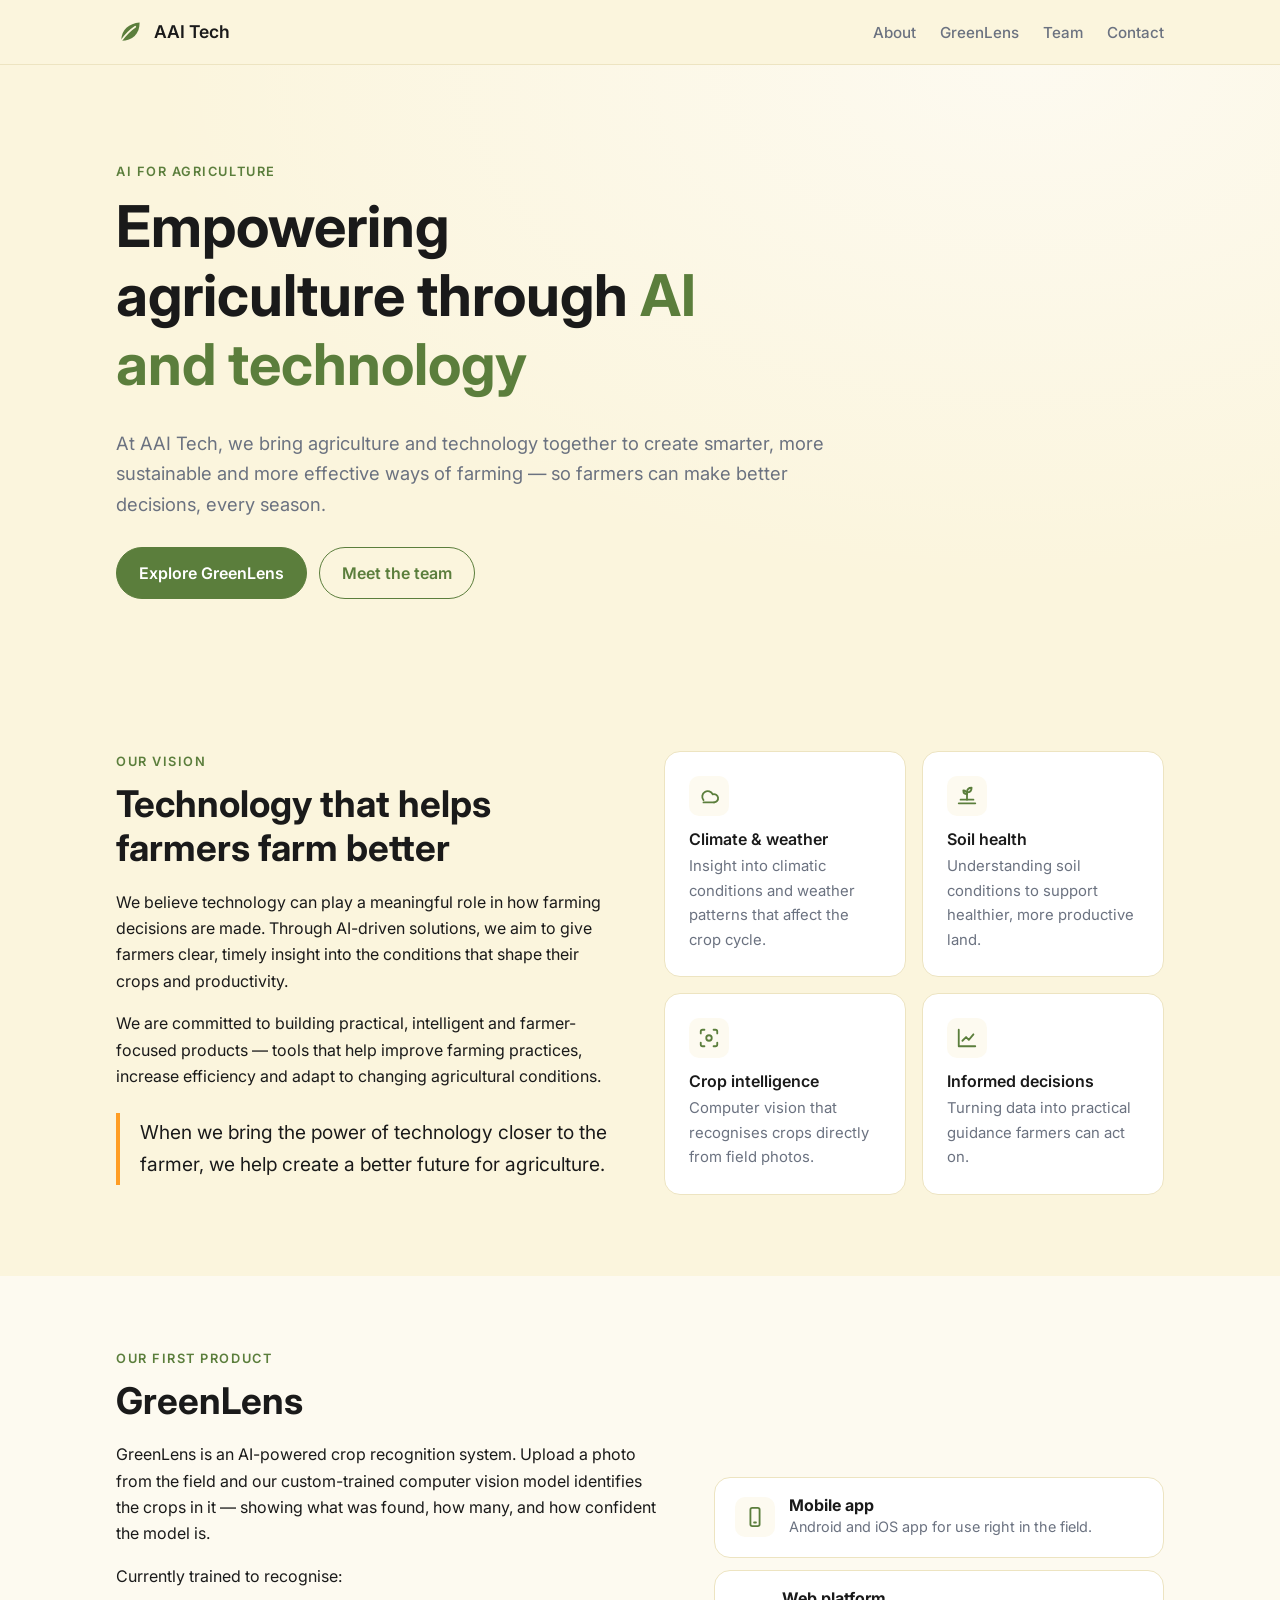
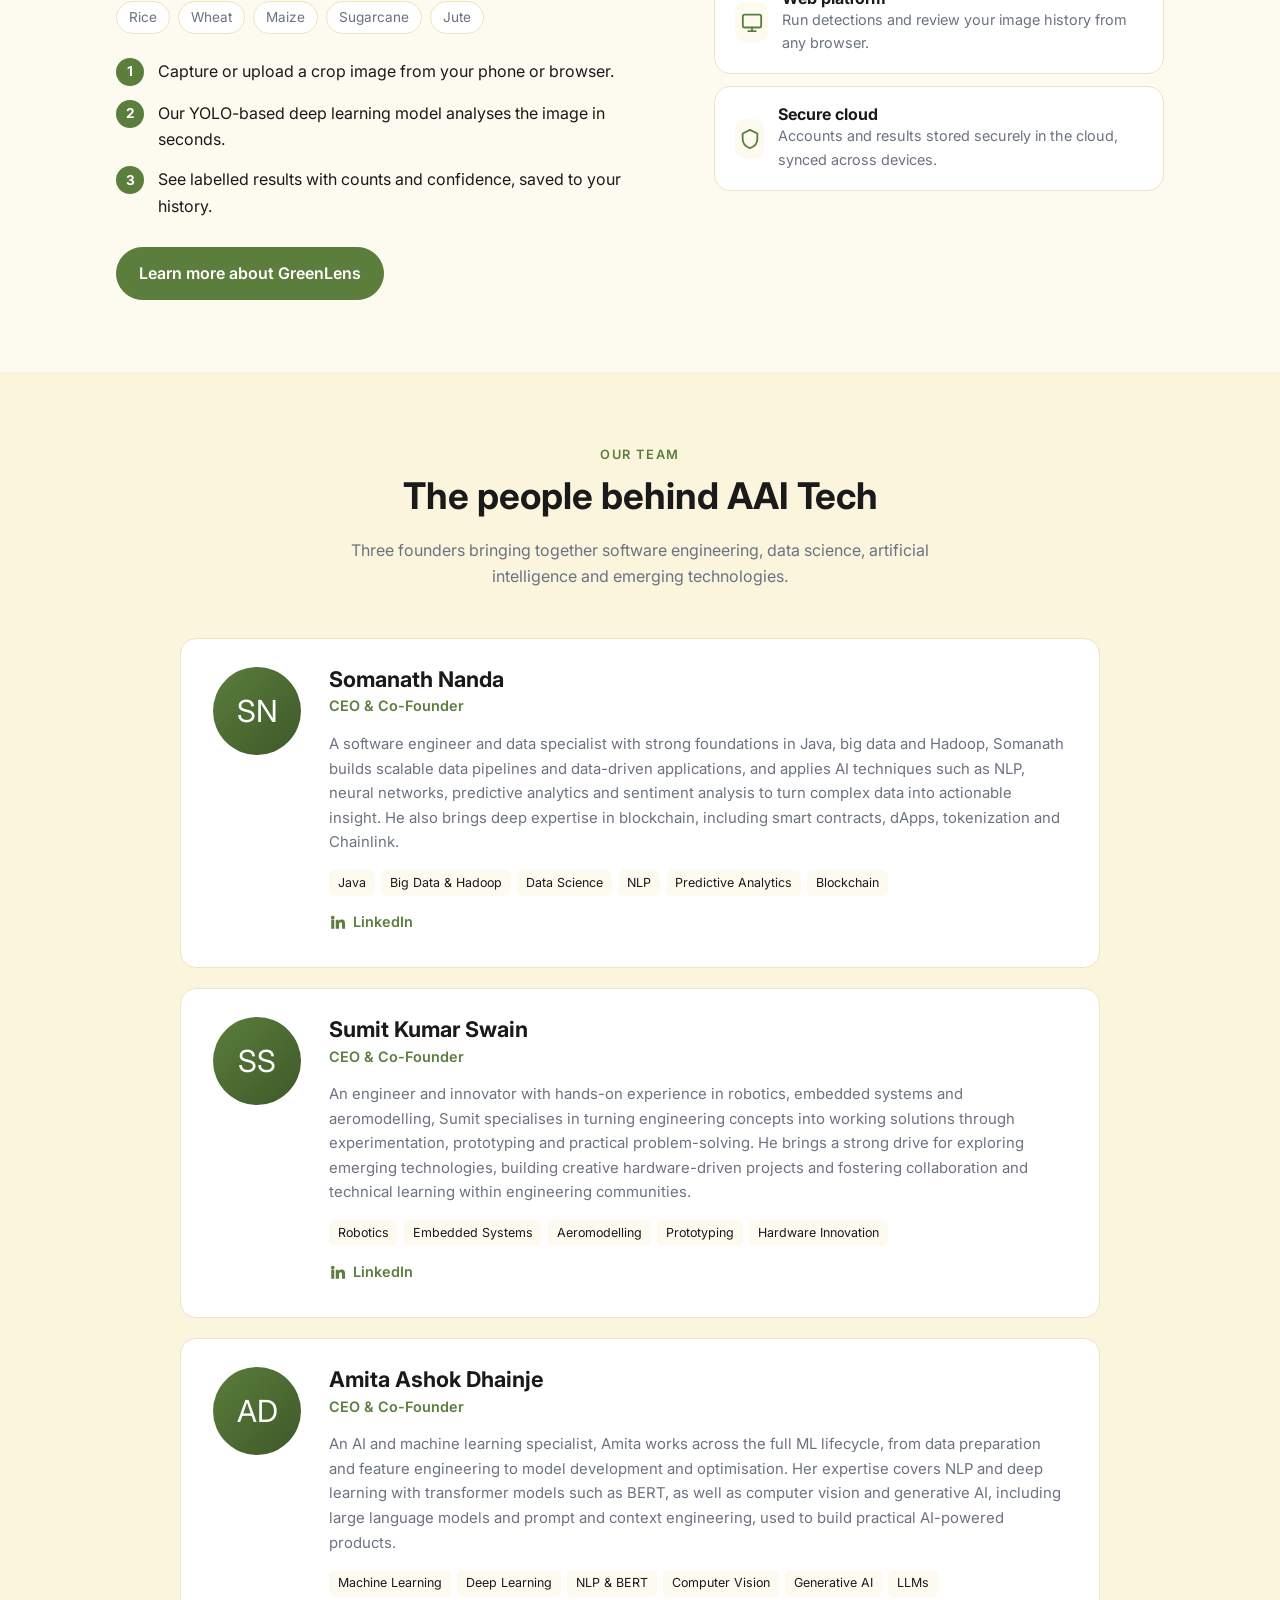
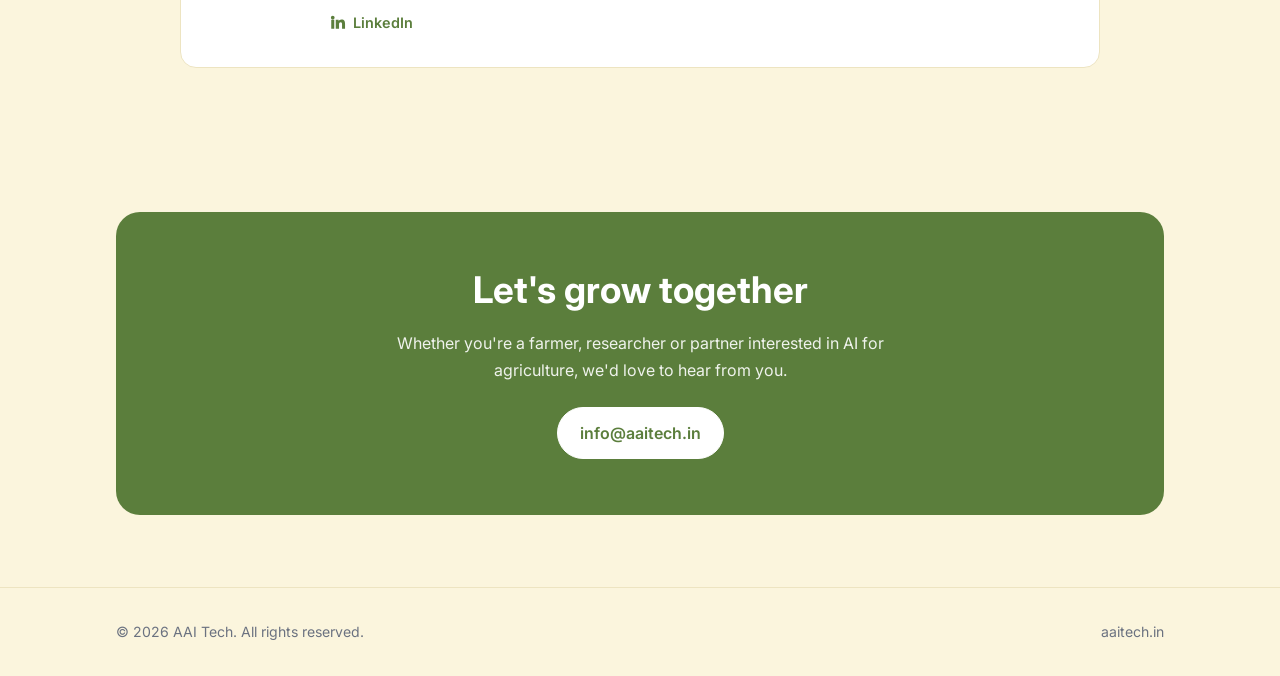
==== index.html @ 2bffc9e9 "Replace repo with static company site for GitHub Pages Co-Authored-By: Claude Opus 5.5 <noreply@anth" ====
<!doctype html>
<html lang="en">
<head>
  <meta charset="utf-8">
  <meta name="viewport" content="width=device-width, initial-scale=1">
  <title>AAI Tech — Empowering Agriculture Through AI</title>
  <meta name="description" content="AAI Tech brings agriculture and technology together to build practical, farmer-focused AI solutions. Makers of GreenLens.">
  <link rel="icon" href="data:image/svg+xml,%3Csvg xmlns='http://www.w3.org/2000/svg' viewBox='0 0 32 32'%3E%3Cpath d='M6 26C6 13 15 6 27 5c0 13-8 21-21 21z' fill='%235B7E3C'/%3E%3C/svg%3E">
  <link rel="preconnect" href="https://fonts.googleapis.com">
  <link rel="preconnect" href="https://fonts.gstatic.com" crossorigin>
  <link href="https://fonts.googleapis.com/css2?family=Inter:wght@400;500;600;700;800&display=swap" rel="stylesheet">
  <link rel="stylesheet" href="styles.css">
</head>
<body>

<header>
  <div class="wrap nav">
    <a class="logo" href="#top" aria-label="AAI Tech home">
      <svg viewBox="0 0 32 32" aria-hidden="true"><path d="M6 26C6 13 15 6 27 5c0 13-8 21-21 21z" fill="currentColor" style="color:var(--brand)"/><path d="M6 26C11 19 16 14 22 10" stroke="var(--bg)" stroke-width="2" fill="none" stroke-linecap="round"/></svg>
      AAI Tech
    </a>
    <ul>
      <li><a href="#about">About</a></li>
      <li><a href="greenlens.html">GreenLens</a></li>
      <li><a href="#team">Team</a></li>
      <li><a href="#contact">Contact</a></li>
    </ul>
  </div>
</header>

<main id="top">

  <section class="hero">
    <div class="wrap">
      <div class="eyebrow">AI for agriculture</div>
      <h1>Empowering agriculture through <em>AI and technology</em></h1>
      <p class="lead">At AAI Tech, we bring agriculture and technology together to create smarter, more sustainable and more effective ways of farming — so farmers can make better decisions, every season.</p>
      <div class="btns">
        <a class="btn primary" href="#greenlens">Explore GreenLens</a>
        <a class="btn ghost" href="#team">Meet the team</a>
      </div>
    </div>
  </section>

  <section id="about">
    <div class="wrap about">
      <div>
        <div class="eyebrow">Our vision</div>
        <h2>Technology that helps farmers farm better</h2>
        <p>We believe technology can play a meaningful role in how farming decisions are made. Through AI-driven solutions, we aim to give farmers clear, timely insight into the conditions that shape their crops and productivity.</p>
        <p>We are committed to building practical, intelligent and farmer-focused products — tools that help improve farming practices, increase efficiency and adapt to changing agricultural conditions.</p>
        <p class="belief">When we bring the power of technology closer to the farmer, we help create a better future for agriculture.</p>
      </div>
      <div class="focus">
        <div class="card">
          <div class="icon"><svg viewBox="0 0 24 24" fill="none" stroke="currentColor" stroke-width="2" stroke-linecap="round" stroke-linejoin="round"><path d="M17.5 19a4.5 4.5 0 1 0-1.4-8.8A6 6 0 1 0 6 16.5"/><path d="M6 19h11.5"/></svg></div>
          <h3>Climate &amp; weather</h3>
          <p>Insight into climatic conditions and weather patterns that affect the crop cycle.</p>
        </div>
        <div class="card">
          <div class="icon"><svg viewBox="0 0 24 24" fill="none" stroke="currentColor" stroke-width="2" stroke-linecap="round" stroke-linejoin="round"><path d="M3 20h18"/><path d="M5 16h14"/><path d="M12 16V8"/><path d="M12 8c0-3 2-5 5-5 0 3-2 5-5 5z"/><path d="M12 10c0-2-1.5-4-4-4 0 2.5 1.5 4 4 4z"/></svg></div>
          <h3>Soil health</h3>
          <p>Understanding soil conditions to support healthier, more productive land.</p>
        </div>
        <div class="card">
          <div class="icon"><svg viewBox="0 0 24 24" fill="none" stroke="currentColor" stroke-width="2" stroke-linecap="round" stroke-linejoin="round"><circle cx="12" cy="12" r="3"/><path d="M3 7V5a2 2 0 0 1 2-2h2M17 3h2a2 2 0 0 1 2 2v2M21 17v2a2 2 0 0 1-2 2h-2M7 21H5a2 2 0 0 1-2-2v-2"/></svg></div>
          <h3>Crop intelligence</h3>
          <p>Computer vision that recognises crops directly from field photos.</p>
        </div>
        <div class="card">
          <div class="icon"><svg viewBox="0 0 24 24" fill="none" stroke="currentColor" stroke-width="2" stroke-linecap="round" stroke-linejoin="round"><path d="M3 3v18h18"/><path d="M7 15l4-4 3 3 5-6"/></svg></div>
          <h3>Informed decisions</h3>
          <p>Turning data into practical guidance farmers can act on.</p>
        </div>
      </div>
    </div>
  </section>

  <section id="greenlens" class="project-bg">
    <div class="wrap project">
      <div>
        <div class="eyebrow">Our first product</div>
        <h2>GreenLens</h2>
        <p>GreenLens is an AI-powered crop recognition system. Upload a photo from the field and our custom-trained computer vision model identifies the crops in it — showing what was found, how many, and how confident the model is.</p>
        <p style="margin-bottom:0">Currently trained to recognise:</p>
        <div class="crops">
          <span class="chip">Rice</span><span class="chip">Wheat</span><span class="chip">Maize</span><span class="chip">Sugarcane</span><span class="chip">Jute</span>
        </div>
        <ol class="steps">
          <li><b>1</b><span>Capture or upload a crop image from your phone or browser.</span></li>
          <li><b>2</b><span>Our YOLO-based deep learning model analyses the image in seconds.</span></li>
          <li><b>3</b><span>See labelled results with counts and confidence, saved to your history.</span></li>
        </ol>
        <div class="btns"><a class="btn primary" href="greenlens.html">Learn more about GreenLens</a></div>
      </div>
      <div class="platforms">
        <div class="card">
          <div class="icon"><svg viewBox="0 0 24 24" fill="none" stroke="currentColor" stroke-width="2" stroke-linecap="round" stroke-linejoin="round"><rect x="7" y="2" width="10" height="20" rx="2"/><path d="M11 18h2"/></svg></div>
          <div><h3>Mobile app</h3><p>Android and iOS app for use right in the field.</p></div>
        </div>
        <div class="card">
          <div class="icon"><svg viewBox="0 0 24 24" fill="none" stroke="currentColor" stroke-width="2" stroke-linecap="round" stroke-linejoin="round"><rect x="2" y="4" width="20" height="14" rx="2"/><path d="M8 22h8M12 18v4"/></svg></div>
          <div><h3>Web platform</h3><p>Run detections and review your image history from any browser.</p></div>
        </div>
        <div class="card">
          <div class="icon"><svg viewBox="0 0 24 24" fill="none" stroke="currentColor" stroke-width="2" stroke-linecap="round" stroke-linejoin="round"><path d="M12 2l8 4v6c0 5-3.5 8.5-8 10-4.5-1.5-8-5-8-10V6z"/></svg></div>
          <div><h3>Secure cloud</h3><p>Accounts and results stored securely in the cloud, synced across devices.</p></div>
        </div>
      </div>
    </div>
  </section>

  <section id="team">
    <div class="wrap">
      <div class="center">
        <div class="eyebrow">Our team</div>
        <h2>The people behind AAI Tech</h2>
        <p>Three founders bringing together software engineering, data science, artificial intelligence and emerging technologies.</p>
      </div>
      <div class="team">

        <article class="card member">
          <!-- To use a photo: replace this div with <img class="avatar" src="images/somanath.jpg" alt="Somanath Nanda"> -->
          <div class="avatar" aria-hidden="true">SN</div>
          <div class="member-body">
          <h3>Somanath Nanda</h3>
          <div class="role">CEO &amp; Co-Founder</div>
          <p>A software engineer and data specialist with strong foundations in Java, big data and Hadoop, Somanath builds scalable data pipelines and data-driven applications, and applies AI techniques such as NLP, neural networks, predictive analytics and sentiment analysis to turn complex data into actionable insight. He also brings deep expertise in blockchain, including smart contracts, dApps, tokenization and Chainlink.</p>
          <div class="tags"><span>Java</span><span>Big Data &amp; Hadoop</span><span>Data Science</span><span>NLP</span><span>Predictive Analytics</span><span>Blockchain</span></div>
          <a class="linkedin" href="https://www.linkedin.com/in/baba-somanath/" target="_blank" rel="noopener">
            <svg viewBox="0 0 24 24" aria-hidden="true"><path fill="currentColor" d="M4.98 3.5a2.5 2.5 0 1 1 0 5 2.5 2.5 0 0 1 0-5zM3 9h4v12H3zM9 9h3.8v1.7h.05c.53-1 1.83-2.05 3.77-2.05 4.03 0 4.78 2.65 4.78 6.1V21h-4v-5.6c0-1.33-.02-3.05-1.86-3.05-1.86 0-2.14 1.45-2.14 2.95V21H9z"/></svg>
            LinkedIn
          </a>
          </div>
        </article>

        <article class="card member">
          <!-- To use a photo: replace this div with <img class="avatar" src="images/sumit.jpg" alt="Sumit Kumar Swain"> -->
          <div class="avatar" aria-hidden="true">SS</div>
          <div class="member-body">
          <h3>Sumit Kumar Swain</h3>
          <div class="role">CEO &amp; Co-Founder</div>
          <p>An engineer and innovator with hands-on experience in robotics, embedded systems and aeromodelling, Sumit specialises in turning engineering concepts into working solutions through experimentation, prototyping and practical problem-solving. He brings a strong drive for exploring emerging technologies, building creative hardware-driven projects and fostering collaboration and technical learning within engineering communities.</p>
          <div class="tags"><span>Robotics</span><span>Embedded Systems</span><span>Aeromodelling</span><span>Prototyping</span><span>Hardware Innovation</span></div>
          <a class="linkedin" href="https://www.linkedin.com/in/sumit-kumar-swain-a4135918/" target="_blank" rel="noopener">
            <svg viewBox="0 0 24 24" aria-hidden="true"><path fill="currentColor" d="M4.98 3.5a2.5 2.5 0 1 1 0 5 2.5 2.5 0 0 1 0-5zM3 9h4v12H3zM9 9h3.8v1.7h.05c.53-1 1.83-2.05 3.77-2.05 4.03 0 4.78 2.65 4.78 6.1V21h-4v-5.6c0-1.33-.02-3.05-1.86-3.05-1.86 0-2.14 1.45-2.14 2.95V21H9z"/></svg>
            LinkedIn
          </a>
          </div>
        </article>

        <article class="card member">
          <!-- To use a photo: replace this div with <img class="avatar" src="images/amita.jpg" alt="Amita Ashok Dhainje"> -->
          <div class="avatar" aria-hidden="true">AD</div>
          <div class="member-body">
          <h3>Amita Ashok Dhainje</h3>
          <div class="role">CEO &amp; Co-Founder</div>
          <p>An AI and machine learning specialist, Amita works across the full ML lifecycle, from data preparation and feature engineering to model development and optimisation. Her expertise covers NLP and deep learning with transformer models such as BERT, as well as computer vision and generative AI, including large language models and prompt and context engineering, used to build practical AI-powered products.</p>
          <div class="tags"><span>Machine Learning</span><span>Deep Learning</span><span>NLP &amp; BERT</span><span>Computer Vision</span><span>Generative AI</span><span>LLMs</span></div>
          <a class="linkedin" href="https://www.linkedin.com/in/amita-dhainje-7a09a915/" target="_blank" rel="noopener">
            <svg viewBox="0 0 24 24" aria-hidden="true"><path fill="currentColor" d="M4.98 3.5a2.5 2.5 0 1 1 0 5 2.5 2.5 0 0 1 0-5zM3 9h4v12H3zM9 9h3.8v1.7h.05c.53-1 1.83-2.05 3.77-2.05 4.03 0 4.78 2.65 4.78 6.1V21h-4v-5.6c0-1.33-.02-3.05-1.86-3.05-1.86 0-2.14 1.45-2.14 2.95V21H9z"/></svg>
            LinkedIn
          </a>
          </div>
        </article>

      </div>
    </div>
  </section>

  <section id="contact">
    <div class="wrap">
      <div class="contact">
        <h2>Let's grow together</h2>
        <p>Whether you're a farmer, researcher or partner interested in AI for agriculture, we'd love to hear from you.</p>
        <!-- TODO: replace with your real contact email -->
        <a class="btn" href="mailto:info@aaitech.in">info@aaitech.in</a>
      </div>
    </div>
  </section>

</main>

<footer>
  <div class="wrap">
    <span>© 2026 AAI Tech. All rights reserved.</span>
    <span>aaitech.in</span>
  </div>
</footer>

</body>
</html>
---- styles.css ----
:root {
  /* Shared AAI Tech / GreenLens palette (matches website/static/css/styles.css) */
  --bg: #FBF5DD;
  --surface: #ffffff;
  --surface-2: #FDFAF0;
  --text: #1A1A1A;
  --muted: #6B7280;
  --line: #EDE4C1;
  --brand: #5B7E3C;
  --brand-strong: #3E5829;
  --accent: #FF9D23;
  --on-brand: #ffffff;
}
@media (prefers-color-scheme: dark) {
  :root {
    --bg: #161a12;
    --surface: #1f2519;
    --surface-2: #262e1f;
    --text: #F3F1E6;
    --muted: #b3b8a6;
    --line: #34402a;
    --brand: #86AB5E;
    --brand-strong: #A8C882;
    --accent: #FF9D23;
    --on-brand: #13180f;
  }
}
* { box-sizing: border-box; }
html { scroll-behavior: smooth; }
body {
  margin: 0;
  background: var(--bg);
  color: var(--text);
  font: 16px/1.65 Inter, system-ui, -apple-system, "Segoe UI", sans-serif;
}
h1, h2, h3 { font-family: Inter, system-ui, sans-serif; line-height: 1.2; margin: 0 0 .5em; }
p { margin: 0 0 1em; }
a { color: var(--brand); }
.wrap { max-width: 1080px; margin: 0 auto; padding: 0 16px; }
section { padding: 72px 0; }
.eyebrow {
  font-size: .8rem; font-weight: 600; letter-spacing: .12em; text-transform: uppercase;
  color: var(--brand); margin-bottom: .75em;
}

/* Nav */
header {
  position: sticky; top: 0; z-index: 10;
  background: color-mix(in srgb, var(--bg) 88%, transparent);
  backdrop-filter: blur(8px);
  border-bottom: 1px solid var(--line);
}
.nav { display: flex; align-items: center; justify-content: space-between; height: 64px; gap: 16px; }
.logo { display: flex; align-items: center; gap: 10px; text-decoration: none; color: var(--text); font-weight: 600; font-size: 1.1rem; }
.logo svg { width: 28px; height: 28px; }
.nav ul { display: flex; gap: 24px; list-style: none; margin: 0; padding: 0; }
.nav ul a { color: var(--muted); text-decoration: none; font-weight: 500; font-size: .95rem; }
.nav ul a:hover { color: var(--text); }

/* Hero */
.hero { padding: 96px 0 80px; background: radial-gradient(ellipse at 80% 0%, var(--surface-2), transparent 60%); }
.hero h1 { font-size: clamp(2.2rem, 5.5vw, 3.6rem); max-width: 16ch; }
.hero h1 em { font-style: normal; color: var(--brand); }
.hero p.lead { font-size: 1.15rem; color: var(--muted); max-width: 60ch; }
.btns { display: flex; flex-wrap: wrap; gap: 12px; margin-top: 28px; }
.btn {
  display: inline-block; padding: 12px 22px; border-radius: 999px; font-weight: 600;
  text-decoration: none; border: 1px solid var(--brand);
}
.btn.primary { background: var(--brand); color: var(--on-brand); }
.btn.primary:hover { background: var(--brand-strong); border-color: var(--brand-strong); }
.btn.ghost { color: var(--brand); }

/* About */
.about { display: grid; grid-template-columns: 1fr 1fr; gap: 48px; align-items: start; }
.about h2 { font-size: clamp(1.7rem, 3.5vw, 2.3rem); }
.belief {
  border-left: 4px solid var(--accent); padding: 4px 0 4px 20px; margin-top: 24px;
  font-family: Inter, system-ui, sans-serif; font-size: 1.2rem;
}
.focus { display: grid; grid-template-columns: repeat(2, 1fr); gap: 16px; }
.card {
  background: var(--surface); border: 1px solid var(--line); border-radius: 16px; padding: 24px;
}
.focus .card h3 { font-family: Inter, sans-serif; font-size: 1rem; font-weight: 600; margin-bottom: .3em; }
.focus .card p { color: var(--muted); font-size: .93rem; margin: 0; }
.icon {
  width: 40px; height: 40px; border-radius: 10px; display: grid; place-items: center;
  background: var(--surface-2); color: var(--brand); margin-bottom: 14px;
}
.icon svg { width: 22px; height: 22px; }

/* Project */
.project-bg { background: var(--surface-2); }
.project { display: grid; grid-template-columns: 1.1fr .9fr; gap: 48px; align-items: center; }
.project h2 { font-size: clamp(1.7rem, 3.5vw, 2.3rem); }
.steps { list-style: none; padding: 0; margin: 24px 0 0; display: grid; gap: 14px; }
.steps li { display: flex; gap: 14px; }
.steps b {
  flex: none; width: 28px; height: 28px; border-radius: 50%; background: var(--brand); color: var(--on-brand);
  display: grid; place-items: center; font-size: .85rem;
}
.crops { display: flex; flex-wrap: wrap; gap: 8px; margin-top: 12px; }
.chip {
  background: var(--surface); border: 1px solid var(--line); border-radius: 999px;
  padding: 4px 12px; font-size: .85rem; color: var(--muted);
}
.platforms { display: grid; gap: 12px; margin-top: 20px; }
.platforms .card { display: flex; gap: 14px; align-items: center; padding: 18px 20px; }
.platforms .card .icon { margin: 0; }
.platforms h3 { font-family: Inter, sans-serif; font-size: 1rem; margin: 0; }
.platforms p { margin: 0; color: var(--muted); font-size: .9rem; }

/* Team */
.center { text-align: center; max-width: 640px; margin: 0 auto 48px; }
.center h2 { font-size: clamp(1.7rem, 3.5vw, 2.3rem); }
.center p { color: var(--muted); }
.team { display: grid; gap: 20px; max-width: 920px; margin: 0 auto; }
.member { display: flex; flex-direction: row; align-items: flex-start; gap: 28px; padding: 28px 32px; }
.member-body { flex: 1; min-width: 0; }
.avatar {
  width: 88px; height: 88px; border-radius: 50%; object-fit: cover;
  background: linear-gradient(135deg, var(--brand), var(--brand-strong));
  color: var(--on-brand); display: grid; place-items: center;
  font-family: Inter, system-ui, sans-serif; font-size: 1.9rem; flex: none;
}
.member h3 { font-size: 1.35rem; margin-bottom: 2px; }
.role { color: var(--brand); font-weight: 600; font-size: .9rem; margin-bottom: 14px; }
.member p { color: var(--muted); font-size: .93rem; }
.tags { display: flex; flex-wrap: wrap; gap: 6px; }
.tags span { background: var(--surface-2); border-radius: 6px; padding: 3px 9px; font-size: .78rem; color: var(--text); }
.member.placeholder { border-style: dashed; align-items: center; }
.member.placeholder p { margin: 0; }
.member.placeholder .avatar { background: var(--surface-2); color: var(--muted); }

/* Contact */
.contact {
  background: var(--brand); color: var(--on-brand); border-radius: 24px; padding: 56px 32px; text-align: center;
}
.contact h2 { font-size: clamp(1.7rem, 3.5vw, 2.3rem); }
.contact p { opacity: .9; max-width: 52ch; margin: 0 auto 24px; }
.contact .btn { background: var(--on-brand); color: var(--brand); border-color: var(--on-brand); }

footer { padding: 32px 0; color: var(--muted); font-size: .88rem; border-top: 1px solid var(--line); }
footer .wrap { display: flex; justify-content: space-between; flex-wrap: wrap; gap: 8px; }

@media (max-width: 860px) {
  .about, .project { grid-template-columns: 1fr; gap: 32px; }
  .nav ul { display: none; }
  section { padding: 56px 0; }
  .hero { padding: 64px 0 56px; }
}
@media (max-width: 480px) {
  .focus { grid-template-columns: 1fr; }
  .contact { padding: 40px 20px; }
  .member { flex-direction: column; gap: 16px; padding: 24px; }
  .member.placeholder { align-items: flex-start; }
}

/* GreenLens page */
.nav ul a[aria-current="page"] { color: var(--brand); }
.features { display: grid; grid-template-columns: repeat(3, 1fr); gap: 20px; }
.features .card h3 { font-family: Inter, sans-serif; font-size: 1.05rem; font-weight: 600; margin-bottom: .3em; }
.features .card p { color: var(--muted); font-size: .93rem; margin: 0; }
.flow { display: grid; grid-template-columns: repeat(4, 1fr); gap: 20px; counter-reset: step; }
.flow .card { position: relative; padding-top: 56px; }
.flow .card::before {
  counter-increment: step; content: counter(step);
  position: absolute; top: 20px; left: 24px;
  width: 28px; height: 28px; border-radius: 50%; background: var(--brand); color: var(--on-brand);
  display: grid; place-items: center; font-size: .85rem; font-weight: 600;
}
.flow h3 { font-family: Inter, sans-serif; font-size: 1rem; font-weight: 600; margin-bottom: .3em; }
.flow p { color: var(--muted); font-size: .9rem; margin: 0; }
.crop-grid { display: grid; grid-template-columns: repeat(5, 1fr); gap: 16px; }
.crop-grid .card { text-align: center; padding: 22px 12px; }
.crop-grid .card span { display: block; font-size: 2rem; line-height: 1; margin-bottom: 10px; }
.crop-grid .card b { font-weight: 600; }
.stack { display: grid; grid-template-columns: repeat(4, 1fr); gap: 16px; }
.stack .card h3 { font-family: Inter, sans-serif; font-size: .8rem; letter-spacing: .1em; text-transform: uppercase; color: var(--brand); margin-bottom: .4em; }
.stack .card p { margin: 0; font-weight: 500; }
.stack .card small { color: var(--muted); display: block; margin-top: 4px; font-size: .85rem; }
.section-head { max-width: 640px; margin-bottom: 36px; }
.section-head h2 { font-size: clamp(1.6rem, 3.2vw, 2.1rem); }
.section-head p { color: var(--muted); }
@media (max-width: 860px) {
  .features, .flow, .stack { grid-template-columns: 1fr 1fr; }
  .crop-grid { grid-template-columns: repeat(3, 1fr); }
}
@media (max-width: 480px) {
  .features, .flow, .stack { grid-template-columns: 1fr; }
  .crop-grid { grid-template-columns: repeat(2, 1fr); }
}
.linkedin { display: inline-flex; align-items: center; gap: 6px; font-weight: 600; font-size: .9rem; text-decoration: none; margin-top: 14px; }
.linkedin svg { width: 18px; height: 18px; }
.linkedin:hover { text-decoration: underline; }
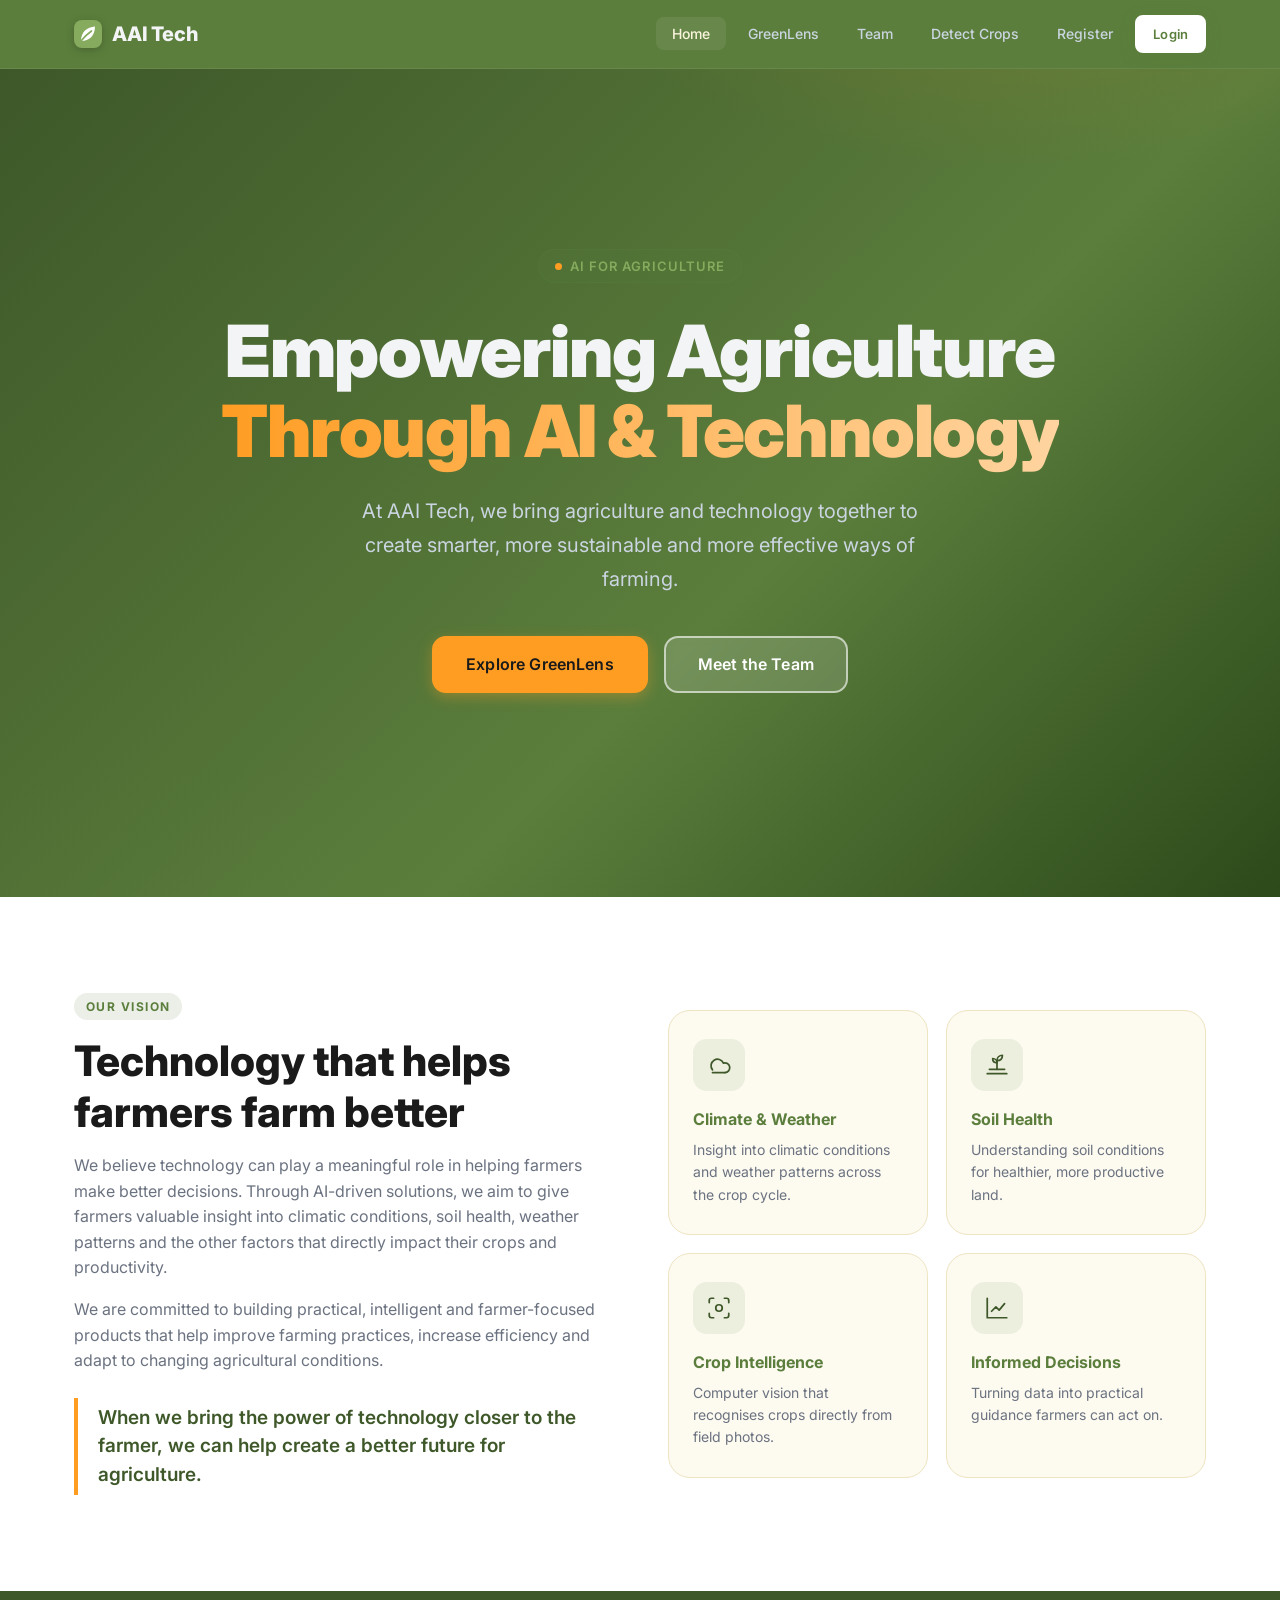
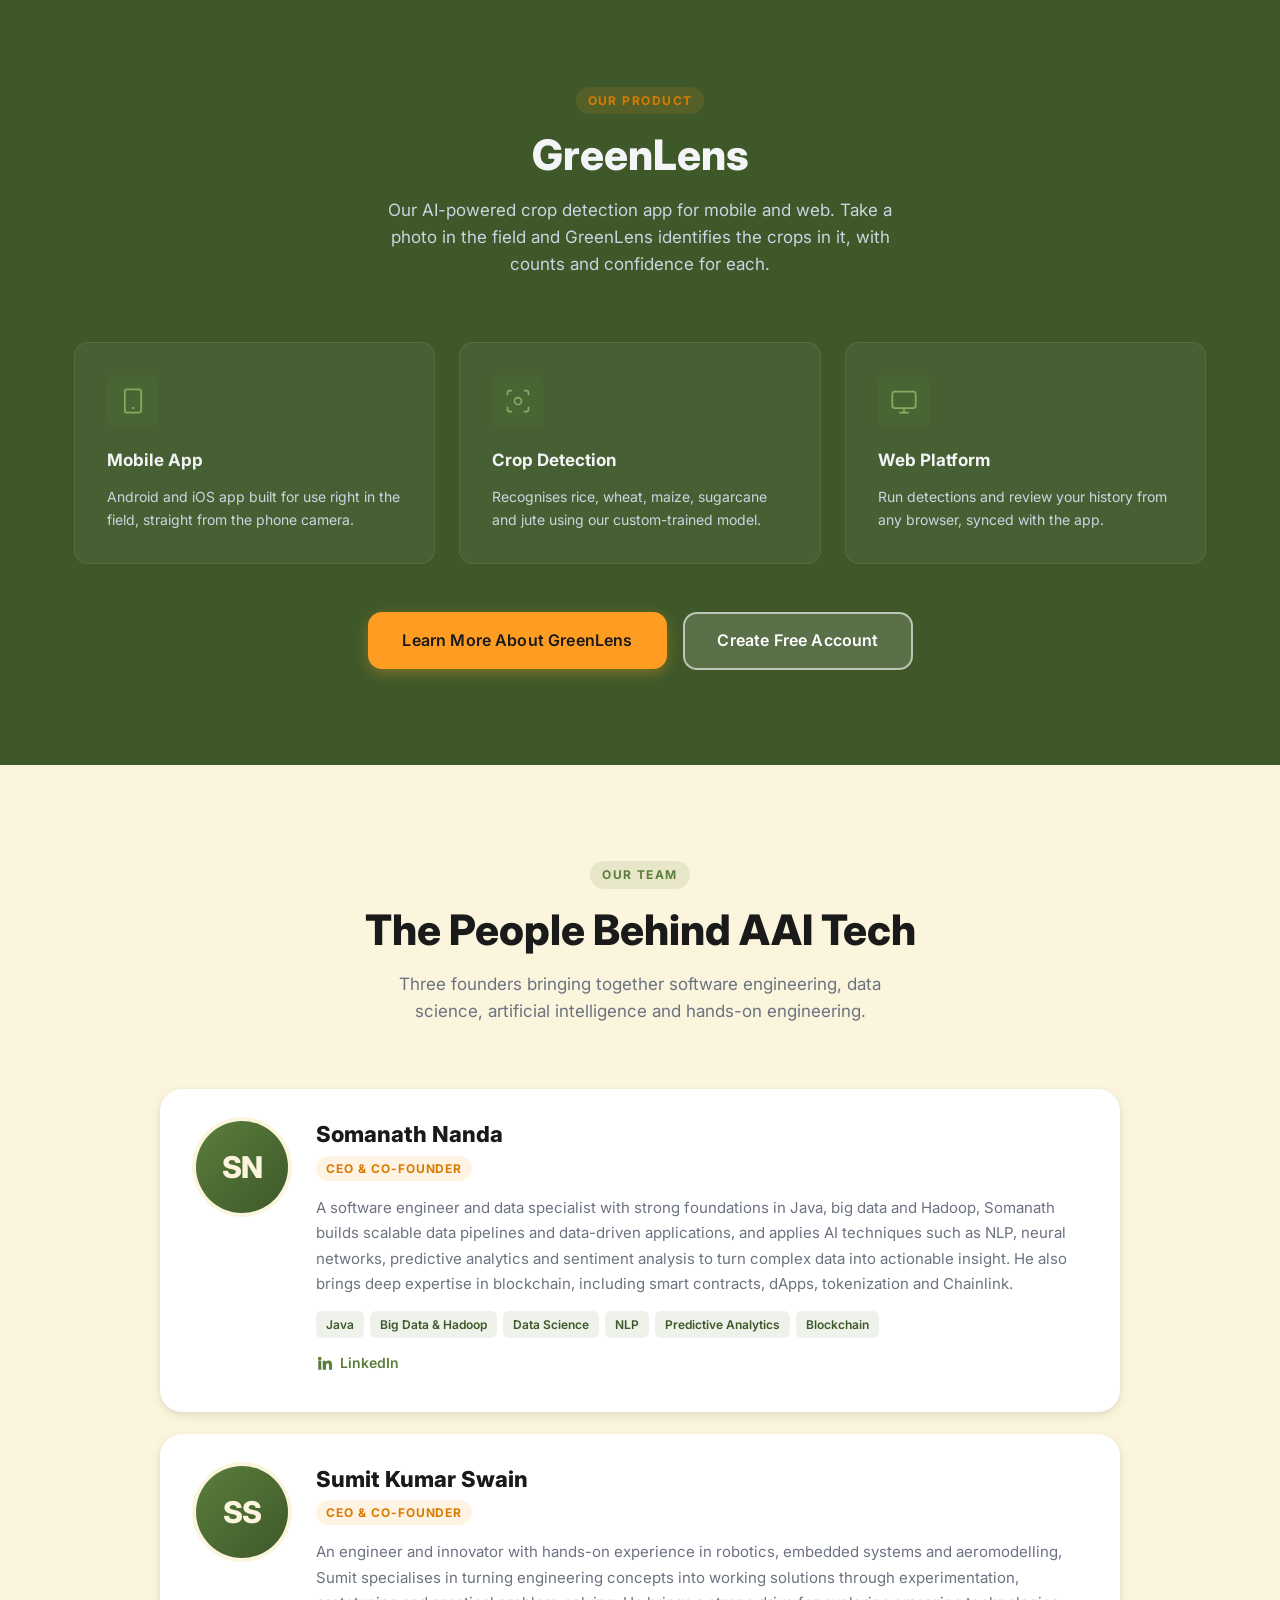
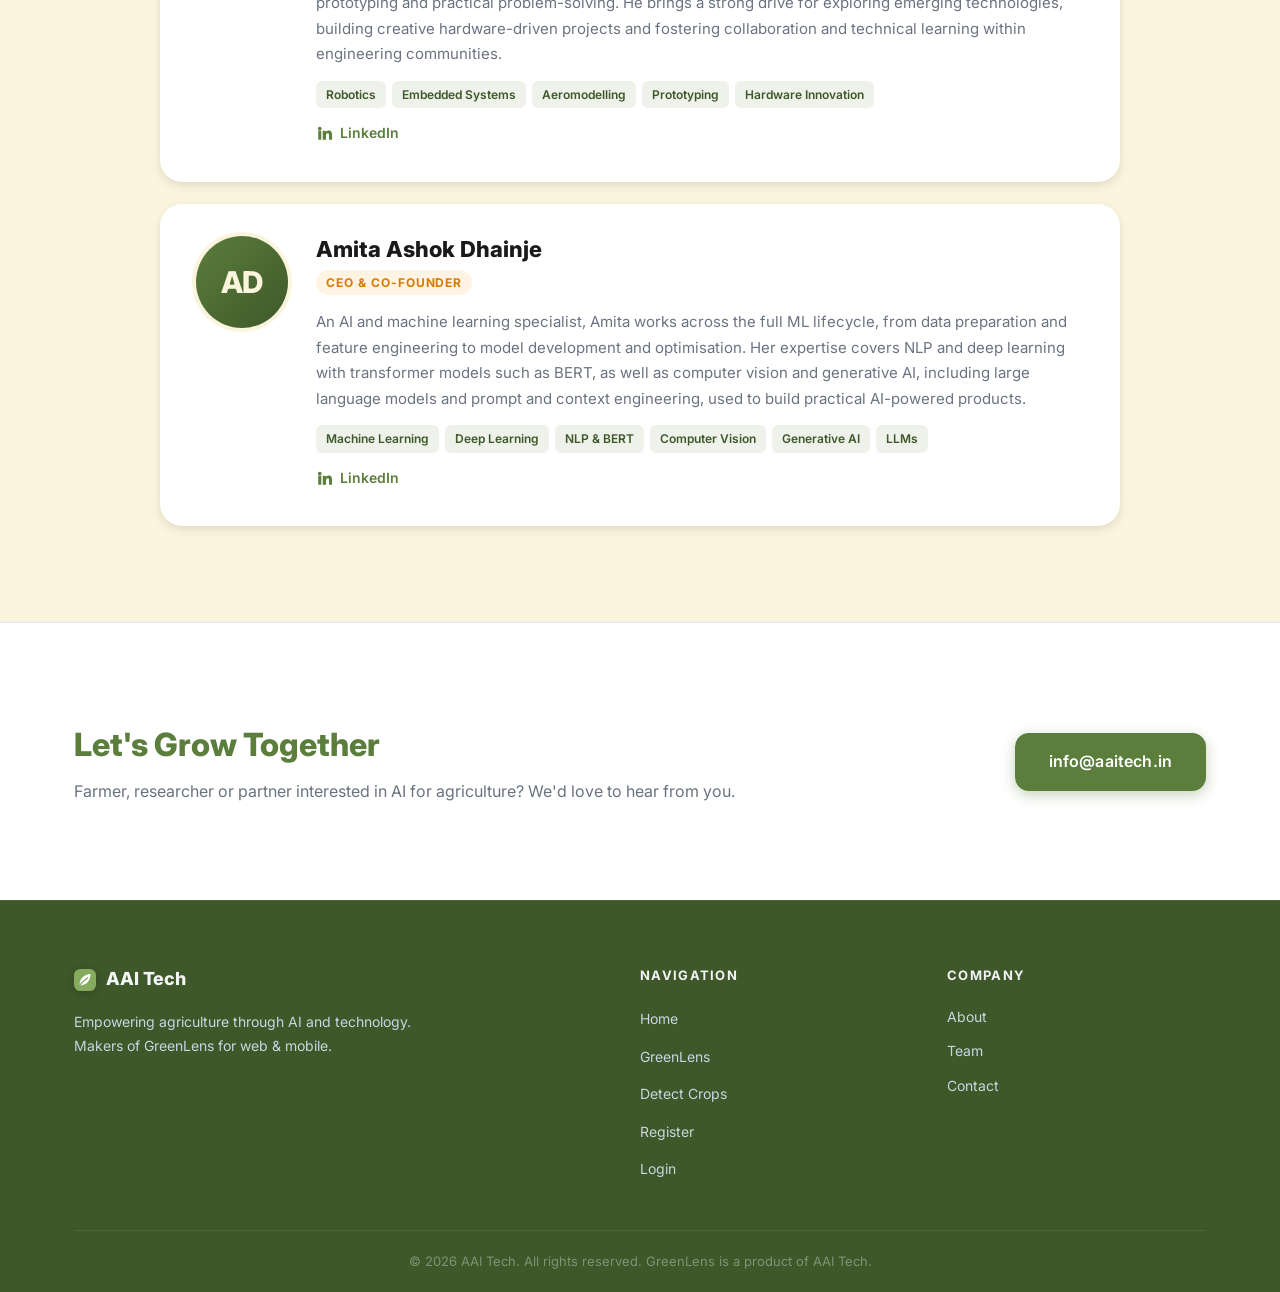
==== commit 1f6c84dd: "Use the GreenLens website design for the AAI Tech site Generated from website/templates by website/b" ====
--- a/index.html
+++ b/index.html
@@ -1,192 +1,291 @@
-<!doctype html>
+<!DOCTYPE html>
 <html lang="en">
 <head>
-  <meta charset="utf-8">
-  <meta name="viewport" content="width=device-width, initial-scale=1">
-  <title>AAI Tech — Empowering Agriculture Through AI</title>
-  <meta name="description" content="AAI Tech brings agriculture and technology together to build practical, farmer-focused AI solutions. Makers of GreenLens.">
-  <link rel="icon" href="data:image/svg+xml,%3Csvg xmlns='http://www.w3.org/2000/svg' viewBox='0 0 32 32'%3E%3Cpath d='M6 26C6 13 15 6 27 5c0 13-8 21-21 21z' fill='%235B7E3C'/%3E%3C/svg%3E">
-  <link rel="preconnect" href="https://fonts.googleapis.com">
-  <link rel="preconnect" href="https://fonts.gstatic.com" crossorigin>
-  <link href="https://fonts.googleapis.com/css2?family=Inter:wght@400;500;600;700;800&display=swap" rel="stylesheet">
-  <link rel="stylesheet" href="styles.css">
+    <meta charset="UTF-8">
+    <meta name="viewport" content="width=device-width, initial-scale=1.0">
+    <title>Empowering Agriculture Through AI | AAI Tech</title>
+    <link rel="preconnect" href="https://fonts.googleapis.com">
+    <link rel="preconnect" href="https://fonts.gstatic.com" crossorigin>
+    <link href="https://fonts.googleapis.com/css2?family=Inter:wght@300;400;500;600;700;800&display=swap" rel="stylesheet">
+    <link rel="stylesheet" href="static/css/styles.css?v=2">
+    
 </head>
 <body>
 
-<header>
-  <div class="wrap nav">
-    <a class="logo" href="#top" aria-label="AAI Tech home">
-      <svg viewBox="0 0 32 32" aria-hidden="true"><path d="M6 26C6 13 15 6 27 5c0 13-8 21-21 21z" fill="currentColor" style="color:var(--brand)"/><path d="M6 26C11 19 16 14 22 10" stroke="var(--bg)" stroke-width="2" fill="none" stroke-linecap="round"/></svg>
-      AAI Tech
-    </a>
-    <ul>
-      <li><a href="#about">About</a></li>
-      <li><a href="greenlens.html">GreenLens</a></li>
-      <li><a href="#team">Team</a></li>
-      <li><a href="#contact">Contact</a></li>
-    </ul>
-  </div>
-</header>
-
-<main id="top">
-
-  <section class="hero">
-    <div class="wrap">
-      <div class="eyebrow">AI for agriculture</div>
-      <h1>Empowering agriculture through <em>AI and technology</em></h1>
-      <p class="lead">At AAI Tech, we bring agriculture and technology together to create smarter, more sustainable and more effective ways of farming — so farmers can make better decisions, every season.</p>
-      <div class="btns">
-        <a class="btn primary" href="#greenlens">Explore GreenLens</a>
-        <a class="btn ghost" href="#team">Meet the team</a>
-      </div>
-    </div>
-  </section>
-
-  <section id="about">
-    <div class="wrap about">
-      <div>
-        <div class="eyebrow">Our vision</div>
-        <h2>Technology that helps farmers farm better</h2>
-        <p>We believe technology can play a meaningful role in how farming decisions are made. Through AI-driven solutions, we aim to give farmers clear, timely insight into the conditions that shape their crops and productivity.</p>
-        <p>We are committed to building practical, intelligent and farmer-focused products — tools that help improve farming practices, increase efficiency and adapt to changing agricultural conditions.</p>
-        <p class="belief">When we bring the power of technology closer to the farmer, we help create a better future for agriculture.</p>
-      </div>
-      <div class="focus">
-        <div class="card">
-          <div class="icon"><svg viewBox="0 0 24 24" fill="none" stroke="currentColor" stroke-width="2" stroke-linecap="round" stroke-linejoin="round"><path d="M17.5 19a4.5 4.5 0 1 0-1.4-8.8A6 6 0 1 0 6 16.5"/><path d="M6 19h11.5"/></svg></div>
-          <h3>Climate &amp; weather</h3>
-          <p>Insight into climatic conditions and weather patterns that affect the crop cycle.</p>
-        </div>
-        <div class="card">
-          <div class="icon"><svg viewBox="0 0 24 24" fill="none" stroke="currentColor" stroke-width="2" stroke-linecap="round" stroke-linejoin="round"><path d="M3 20h18"/><path d="M5 16h14"/><path d="M12 16V8"/><path d="M12 8c0-3 2-5 5-5 0 3-2 5-5 5z"/><path d="M12 10c0-2-1.5-4-4-4 0 2.5 1.5 4 4 4z"/></svg></div>
-          <h3>Soil health</h3>
-          <p>Understanding soil conditions to support healthier, more productive land.</p>
-        </div>
-        <div class="card">
-          <div class="icon"><svg viewBox="0 0 24 24" fill="none" stroke="currentColor" stroke-width="2" stroke-linecap="round" stroke-linejoin="round"><circle cx="12" cy="12" r="3"/><path d="M3 7V5a2 2 0 0 1 2-2h2M17 3h2a2 2 0 0 1 2 2v2M21 17v2a2 2 0 0 1-2 2h-2M7 21H5a2 2 0 0 1-2-2v-2"/></svg></div>
-          <h3>Crop intelligence</h3>
-          <p>Computer vision that recognises crops directly from field photos.</p>
-        </div>
-        <div class="card">
-          <div class="icon"><svg viewBox="0 0 24 24" fill="none" stroke="currentColor" stroke-width="2" stroke-linecap="round" stroke-linejoin="round"><path d="M3 3v18h18"/><path d="M7 15l4-4 3 3 5-6"/></svg></div>
-          <h3>Informed decisions</h3>
-          <p>Turning data into practical guidance farmers can act on.</p>
-        </div>
-      </div>
-    </div>
-  </section>
-
-  <section id="greenlens" class="project-bg">
-    <div class="wrap project">
-      <div>
-        <div class="eyebrow">Our first product</div>
-        <h2>GreenLens</h2>
-        <p>GreenLens is an AI-powered crop recognition system. Upload a photo from the field and our custom-trained computer vision model identifies the crops in it — showing what was found, how many, and how confident the model is.</p>
-        <p style="margin-bottom:0">Currently trained to recognise:</p>
-        <div class="crops">
-          <span class="chip">Rice</span><span class="chip">Wheat</span><span class="chip">Maize</span><span class="chip">Sugarcane</span><span class="chip">Jute</span>
-        </div>
-        <ol class="steps">
-          <li><b>1</b><span>Capture or upload a crop image from your phone or browser.</span></li>
-          <li><b>2</b><span>Our YOLO-based deep learning model analyses the image in seconds.</span></li>
-          <li><b>3</b><span>See labelled results with counts and confidence, saved to your history.</span></li>
-        </ol>
-        <div class="btns"><a class="btn primary" href="greenlens.html">Learn more about GreenLens</a></div>
-      </div>
-      <div class="platforms">
-        <div class="card">
-          <div class="icon"><svg viewBox="0 0 24 24" fill="none" stroke="currentColor" stroke-width="2" stroke-linecap="round" stroke-linejoin="round"><rect x="7" y="2" width="10" height="20" rx="2"/><path d="M11 18h2"/></svg></div>
-          <div><h3>Mobile app</h3><p>Android and iOS app for use right in the field.</p></div>
-        </div>
-        <div class="card">
-          <div class="icon"><svg viewBox="0 0 24 24" fill="none" stroke="currentColor" stroke-width="2" stroke-linecap="round" stroke-linejoin="round"><rect x="2" y="4" width="20" height="14" rx="2"/><path d="M8 22h8M12 18v4"/></svg></div>
-          <div><h3>Web platform</h3><p>Run detections and review your image history from any browser.</p></div>
-        </div>
-        <div class="card">
-          <div class="icon"><svg viewBox="0 0 24 24" fill="none" stroke="currentColor" stroke-width="2" stroke-linecap="round" stroke-linejoin="round"><path d="M12 2l8 4v6c0 5-3.5 8.5-8 10-4.5-1.5-8-5-8-10V6z"/></svg></div>
-          <div><h3>Secure cloud</h3><p>Accounts and results stored securely in the cloud, synced across devices.</p></div>
-        </div>
-      </div>
-    </div>
-  </section>
-
-  <section id="team">
-    <div class="wrap">
-      <div class="center">
-        <div class="eyebrow">Our team</div>
-        <h2>The people behind AAI Tech</h2>
-        <p>Three founders bringing together software engineering, data science, artificial intelligence and emerging technologies.</p>
-      </div>
-      <div class="team">
-
-        <article class="card member">
-          <!-- To use a photo: replace this div with <img class="avatar" src="images/somanath.jpg" alt="Somanath Nanda"> -->
-          <div class="avatar" aria-hidden="true">SN</div>
-          <div class="member-body">
-          <h3>Somanath Nanda</h3>
-          <div class="role">CEO &amp; Co-Founder</div>
-          <p>A software engineer and data specialist with strong foundations in Java, big data and Hadoop, Somanath builds scalable data pipelines and data-driven applications, and applies AI techniques such as NLP, neural networks, predictive analytics and sentiment analysis to turn complex data into actionable insight. He also brings deep expertise in blockchain, including smart contracts, dApps, tokenization and Chainlink.</p>
-          <div class="tags"><span>Java</span><span>Big Data &amp; Hadoop</span><span>Data Science</span><span>NLP</span><span>Predictive Analytics</span><span>Blockchain</span></div>
-          <a class="linkedin" href="https://www.linkedin.com/in/baba-somanath/" target="_blank" rel="noopener">
-            <svg viewBox="0 0 24 24" aria-hidden="true"><path fill="currentColor" d="M4.98 3.5a2.5 2.5 0 1 1 0 5 2.5 2.5 0 0 1 0-5zM3 9h4v12H3zM9 9h3.8v1.7h.05c.53-1 1.83-2.05 3.77-2.05 4.03 0 4.78 2.65 4.78 6.1V21h-4v-5.6c0-1.33-.02-3.05-1.86-3.05-1.86 0-2.14 1.45-2.14 2.95V21H9z"/></svg>
-            LinkedIn
-          </a>
-          </div>
-        </article>
-
-        <article class="card member">
-          <!-- To use a photo: replace this div with <img class="avatar" src="images/sumit.jpg" alt="Sumit Kumar Swain"> -->
-          <div class="avatar" aria-hidden="true">SS</div>
-          <div class="member-body">
-          <h3>Sumit Kumar Swain</h3>
-          <div class="role">CEO &amp; Co-Founder</div>
-          <p>An engineer and innovator with hands-on experience in robotics, embedded systems and aeromodelling, Sumit specialises in turning engineering concepts into working solutions through experimentation, prototyping and practical problem-solving. He brings a strong drive for exploring emerging technologies, building creative hardware-driven projects and fostering collaboration and technical learning within engineering communities.</p>
-          <div class="tags"><span>Robotics</span><span>Embedded Systems</span><span>Aeromodelling</span><span>Prototyping</span><span>Hardware Innovation</span></div>
-          <a class="linkedin" href="https://www.linkedin.com/in/sumit-kumar-swain-a4135918/" target="_blank" rel="noopener">
-            <svg viewBox="0 0 24 24" aria-hidden="true"><path fill="currentColor" d="M4.98 3.5a2.5 2.5 0 1 1 0 5 2.5 2.5 0 0 1 0-5zM3 9h4v12H3zM9 9h3.8v1.7h.05c.53-1 1.83-2.05 3.77-2.05 4.03 0 4.78 2.65 4.78 6.1V21h-4v-5.6c0-1.33-.02-3.05-1.86-3.05-1.86 0-2.14 1.45-2.14 2.95V21H9z"/></svg>
-            LinkedIn
-          </a>
-          </div>
-        </article>
-
-        <article class="card member">
-          <!-- To use a photo: replace this div with <img class="avatar" src="images/amita.jpg" alt="Amita Ashok Dhainje"> -->
-          <div class="avatar" aria-hidden="true">AD</div>
-          <div class="member-body">
-          <h3>Amita Ashok Dhainje</h3>
-          <div class="role">CEO &amp; Co-Founder</div>
-          <p>An AI and machine learning specialist, Amita works across the full ML lifecycle, from data preparation and feature engineering to model development and optimisation. Her expertise covers NLP and deep learning with transformer models such as BERT, as well as computer vision and generative AI, including large language models and prompt and context engineering, used to build practical AI-powered products.</p>
-          <div class="tags"><span>Machine Learning</span><span>Deep Learning</span><span>NLP &amp; BERT</span><span>Computer Vision</span><span>Generative AI</span><span>LLMs</span></div>
-          <a class="linkedin" href="https://www.linkedin.com/in/amita-dhainje-7a09a915/" target="_blank" rel="noopener">
-            <svg viewBox="0 0 24 24" aria-hidden="true"><path fill="currentColor" d="M4.98 3.5a2.5 2.5 0 1 1 0 5 2.5 2.5 0 0 1 0-5zM3 9h4v12H3zM9 9h3.8v1.7h.05c.53-1 1.83-2.05 3.77-2.05 4.03 0 4.78 2.65 4.78 6.1V21h-4v-5.6c0-1.33-.02-3.05-1.86-3.05-1.86 0-2.14 1.45-2.14 2.95V21H9z"/></svg>
-            LinkedIn
-          </a>
-          </div>
-        </article>
-
-      </div>
-    </div>
-  </section>
-
-  <section id="contact">
-    <div class="wrap">
-      <div class="contact">
-        <h2>Let's grow together</h2>
-        <p>Whether you're a farmer, researcher or partner interested in AI for agriculture, we'd love to hear from you.</p>
-        <!-- TODO: replace with your real contact email -->
-        <a class="btn" href="mailto:info@aaitech.in">info@aaitech.in</a>
-      </div>
-    </div>
-  </section>
-
-</main>
-
-<footer>
-  <div class="wrap">
-    <span>© 2026 AAI Tech. All rights reserved.</span>
-    <span>aaitech.in</span>
-  </div>
-</footer>
-
+    <!-- ── Navigation ── -->
+    <nav class="navbar" id="navbar">
+        <div class="nav-container">
+            <a href="index.html" class="nav-brand">
+                <div class="brand-logo">
+                    <svg width="28" height="28" viewBox="0 0 28 28" fill="none" xmlns="http://www.w3.org/2000/svg">
+                        <rect width="28" height="28" rx="8" fill="#86AB5E"/>
+                        <path d="M7 21C7 12 13 7 21 6.5c0 9-5.5 14.5-14 14.5z" fill="white"/>
+                        <path d="M7 21c3.5-4.5 7-7.5 10.5-10" stroke="#86AB5E" stroke-width="1.6" fill="none" stroke-linecap="round"/>
+                    </svg>
+                </div>
+                <span class="brand-name">AAI Tech</span>
+            </a>
+
+            <ul class="nav-links" id="navLinks">
+                <li>
+                    <a href="index.html" class="nav-link active">
+                        Home
+                    </a>
+                </li>
+                <li>
+                    <a href="greenlens.html" class="nav-link ">
+                        GreenLens
+                    </a>
+                </li>
+                <li>
+                    <a href="index.html#team" class="nav-link">
+                        Team
+                    </a>
+                </li>
+                <li>
+                    <a href="https://agri-intelli-system-production.up.railway.app/detect" class="nav-link ">
+                        Detect Crops
+                    </a>
+                </li>
+                
+                <li>
+                    <a href="https://agri-intelli-system-production.up.railway.app/register" class="nav-link ">
+                        Register
+                    </a>
+                </li>
+                <li>
+                    <a href="https://agri-intelli-system-production.up.railway.app/login" class="btn btn-primary btn-sm nav-login ">
+                        Login
+                    </a>
+                </li>
+                
+            </ul>
+
+            <button class="nav-toggle" id="navToggle" aria-label="Toggle navigation">
+                <span></span>
+                <span></span>
+                <span></span>
+            </button>
+        </div>
+    </nav>
+
+    <!-- ── Page content ── -->
+    <main>
+        
+
+<!-- ── Hero ── -->
+<section class="hero">
+    <div class="hero-bg"></div>
+    <div class="container hero-content">
+        <div class="hero-badge">
+            <span class="badge-dot"></span>
+            AI for Agriculture
+        </div>
+        <h1 class="hero-title">
+            Empowering Agriculture<br>
+            <span class="hero-highlight">Through AI &amp; Technology</span>
+        </h1>
+        <p class="hero-sub">
+            At AAI Tech, we bring agriculture and technology together to create smarter,
+            more sustainable and more effective ways of farming.
+        </p>
+        <div class="hero-actions">
+            <a href="greenlens.html" class="btn btn-accent btn-lg">Explore GreenLens</a>
+            <a href="#team" class="btn btn-outline-light btn-lg">Meet the Team</a>
+        </div>
+    </div>
+</section>
+
+<!-- ── About / Vision ── -->
+<section class="section section-light" id="about">
+    <div class="container about-grid">
+        <div>
+            <span class="section-tag">Our Vision</span>
+            <h2 class="section-title">Technology that helps farmers farm better</h2>
+            <p class="about-text">We believe technology can play a meaningful role in helping farmers make better decisions. Through AI-driven solutions, we aim to give farmers valuable insight into climatic conditions, soil health, weather patterns and the other factors that directly impact their crops and productivity.</p>
+            <p class="about-text">We are committed to building practical, intelligent and farmer-focused products that help improve farming practices, increase efficiency and adapt to changing agricultural conditions.</p>
+            <blockquote class="about-belief">When we bring the power of technology closer to the farmer, we can help create a better future for agriculture.</blockquote>
+        </div>
+        <div class="focus-grid">
+            <div class="focus-card">
+                <div class="step-icon"><svg width="26" height="26" fill="none" stroke="currentColor" stroke-width="1.6" stroke-linecap="round" stroke-linejoin="round" viewBox="0 0 24 24"><path d="M17.5 19a4.5 4.5 0 1 0-1.4-8.8A6 6 0 1 0 6 16.5"/><path d="M6 19h11.5"/></svg></div>
+                <h3>Climate &amp; Weather</h3>
+                <p>Insight into climatic conditions and weather patterns across the crop cycle.</p>
+            </div>
+            <div class="focus-card">
+                <div class="step-icon"><svg width="26" height="26" fill="none" stroke="currentColor" stroke-width="1.6" stroke-linecap="round" stroke-linejoin="round" viewBox="0 0 24 24"><path d="M3 20h18"/><path d="M5 16h14"/><path d="M12 16V8"/><path d="M12 8c0-3 2-5 5-5 0 3-2 5-5 5z"/><path d="M12 10c0-2-1.5-4-4-4 0 2.5 1.5 4 4 4z"/></svg></div>
+                <h3>Soil Health</h3>
+                <p>Understanding soil conditions for healthier, more productive land.</p>
+            </div>
+            <div class="focus-card">
+                <div class="step-icon"><svg width="26" height="26" fill="none" stroke="currentColor" stroke-width="1.6" stroke-linecap="round" stroke-linejoin="round" viewBox="0 0 24 24"><circle cx="12" cy="12" r="3"/><path d="M3 7V5a2 2 0 0 1 2-2h2M17 3h2a2 2 0 0 1 2 2v2M21 17v2a2 2 0 0 1-2 2h-2M7 21H5a2 2 0 0 1-2-2v-2"/></svg></div>
+                <h3>Crop Intelligence</h3>
+                <p>Computer vision that recognises crops directly from field photos.</p>
+            </div>
+            <div class="focus-card">
+                <div class="step-icon"><svg width="26" height="26" fill="none" stroke="currentColor" stroke-width="1.6" stroke-linecap="round" stroke-linejoin="round" viewBox="0 0 24 24"><path d="M3 3v18h18"/><path d="M7 15l4-4 3 3 5-6"/></svg></div>
+                <h3>Informed Decisions</h3>
+                <p>Turning data into practical guidance farmers can act on.</p>
+            </div>
+        </div>
+    </div>
+</section>
+
+<!-- ── GreenLens product ── -->
+<section class="section section-dark">
+    <div class="container">
+        <div class="section-header light">
+            <span class="section-tag accent">Our Product</span>
+            <h2 class="section-title">GreenLens</h2>
+            <p class="section-sub light">Our AI-powered crop detection app for mobile and web. Take a photo in the field and GreenLens identifies the crops in it, with counts and confidence for each.</p>
+        </div>
+        <div class="features-grid">
+            <div class="feature-card dark">
+                <div class="feature-icon"><svg width="28" height="28" fill="none" stroke="currentColor" stroke-width="1.5" viewBox="0 0 24 24"><rect x="5" y="2" width="14" height="20" rx="2"/><path d="M11 18h2"/></svg></div>
+                <h3>Mobile App</h3>
+                <p>Android and iOS app built for use right in the field, straight from the phone camera.</p>
+            </div>
+            <div class="feature-card dark">
+                <div class="feature-icon"><svg width="28" height="28" fill="none" stroke="currentColor" stroke-width="1.5" viewBox="0 0 24 24"><circle cx="12" cy="12" r="3"/><path d="M3 7V5a2 2 0 0 1 2-2h2M17 3h2a2 2 0 0 1 2 2v2M21 17v2a2 2 0 0 1-2 2h-2M7 21H5a2 2 0 0 1-2-2v-2"/></svg></div>
+                <h3>Crop Detection</h3>
+                <p>Recognises rice, wheat, maize, sugarcane and jute using our custom-trained model.</p>
+            </div>
+            <div class="feature-card dark">
+                <div class="feature-icon"><svg width="28" height="28" fill="none" stroke="currentColor" stroke-width="1.5" viewBox="0 0 24 24"><rect x="2" y="4" width="20" height="14" rx="2"/><path d="M8 22h8M12 18v4"/></svg></div>
+                <h3>Web Platform</h3>
+                <p>Run detections and review your history from any browser, synced with the app.</p>
+            </div>
+        </div>
+        <div class="center-actions">
+            <a href="greenlens.html" class="btn btn-accent btn-lg">Learn More About GreenLens</a>
+            
+            <a href="https://agri-intelli-system-production.up.railway.app/register" class="btn btn-outline-light btn-lg">Create Free Account</a>
+            
+        </div>
+    </div>
+</section>
+
+<!-- ── Team ── -->
+<section class="section" id="team">
+    <div class="container">
+        <div class="section-header">
+            <span class="section-tag">Our Team</span>
+            <h2 class="section-title">The People Behind AAI Tech</h2>
+            <p class="section-sub">Three founders bringing together software engineering, data science, artificial intelligence and hands-on engineering.</p>
+        </div>
+        <div class="team-list">
+
+            <article class="member-card">
+                <!-- To use a photo: replace this div with <img class="member-avatar" src="static/images/somanath.jpg" alt="Somanath Nanda"> -->
+                <div class="member-avatar" aria-hidden="true">SN</div>
+                <div class="member-body">
+                    <h3>Somanath Nanda</h3>
+                    <div class="member-role">CEO &amp; Co-Founder</div>
+                    <p>A software engineer and data specialist with strong foundations in Java, big data and Hadoop, Somanath builds scalable data pipelines and data-driven applications, and applies AI techniques such as NLP, neural networks, predictive analytics and sentiment analysis to turn complex data into actionable insight. He also brings deep expertise in blockchain, including smart contracts, dApps, tokenization and Chainlink.</p>
+                    <div class="member-tags"><span>Java</span><span>Big Data &amp; Hadoop</span><span>Data Science</span><span>NLP</span><span>Predictive Analytics</span><span>Blockchain</span></div>
+                    <a class="member-linkedin" href="https://www.linkedin.com/in/baba-somanath/" target="_blank" rel="noopener">
+                        <svg viewBox="0 0 24 24" width="18" height="18" aria-hidden="true"><path fill="currentColor" d="M4.98 3.5a2.5 2.5 0 1 1 0 5 2.5 2.5 0 0 1 0-5zM3 9h4v12H3zM9 9h3.8v1.7h.05c.53-1 1.83-2.05 3.77-2.05 4.03 0 4.78 2.65 4.78 6.1V21h-4v-5.6c0-1.33-.02-3.05-1.86-3.05-1.86 0-2.14 1.45-2.14 2.95V21H9z"/></svg>
+                        LinkedIn
+                    </a>
+                </div>
+            </article>
+
+            <article class="member-card">
+                <!-- To use a photo: replace this div with <img class="member-avatar" src="static/images/sumit.jpg" alt="Sumit Kumar Swain"> -->
+                <div class="member-avatar" aria-hidden="true">SS</div>
+                <div class="member-body">
+                    <h3>Sumit Kumar Swain</h3>
+                    <div class="member-role">CEO &amp; Co-Founder</div>
+                    <p>An engineer and innovator with hands-on experience in robotics, embedded systems and aeromodelling, Sumit specialises in turning engineering concepts into working solutions through experimentation, prototyping and practical problem-solving. He brings a strong drive for exploring emerging technologies, building creative hardware-driven projects and fostering collaboration and technical learning within engineering communities.</p>
+                    <div class="member-tags"><span>Robotics</span><span>Embedded Systems</span><span>Aeromodelling</span><span>Prototyping</span><span>Hardware Innovation</span></div>
+                    <a class="member-linkedin" href="https://www.linkedin.com/in/sumit-kumar-swain-a4135918/" target="_blank" rel="noopener">
+                        <svg viewBox="0 0 24 24" width="18" height="18" aria-hidden="true"><path fill="currentColor" d="M4.98 3.5a2.5 2.5 0 1 1 0 5 2.5 2.5 0 0 1 0-5zM3 9h4v12H3zM9 9h3.8v1.7h.05c.53-1 1.83-2.05 3.77-2.05 4.03 0 4.78 2.65 4.78 6.1V21h-4v-5.6c0-1.33-.02-3.05-1.86-3.05-1.86 0-2.14 1.45-2.14 2.95V21H9z"/></svg>
+                        LinkedIn
+                    </a>
+                </div>
+            </article>
+
+            <article class="member-card">
+                <!-- To use a photo: replace this div with <img class="member-avatar" src="static/images/amita.jpg" alt="Amita Ashok Dhainje"> -->
+                <div class="member-avatar" aria-hidden="true">AD</div>
+                <div class="member-body">
+                    <h3>Amita Ashok Dhainje</h3>
+                    <div class="member-role">CEO &amp; Co-Founder</div>
+                    <p>An AI and machine learning specialist, Amita works across the full ML lifecycle, from data preparation and feature engineering to model development and optimisation. Her expertise covers NLP and deep learning with transformer models such as BERT, as well as computer vision and generative AI, including large language models and prompt and context engineering, used to build practical AI-powered products.</p>
+                    <div class="member-tags"><span>Machine Learning</span><span>Deep Learning</span><span>NLP &amp; BERT</span><span>Computer Vision</span><span>Generative AI</span><span>LLMs</span></div>
+                    <a class="member-linkedin" href="https://www.linkedin.com/in/amita-dhainje-7a09a915/" target="_blank" rel="noopener">
+                        <svg viewBox="0 0 24 24" width="18" height="18" aria-hidden="true"><path fill="currentColor" d="M4.98 3.5a2.5 2.5 0 1 1 0 5 2.5 2.5 0 0 1 0-5zM3 9h4v12H3zM9 9h3.8v1.7h.05c.53-1 1.83-2.05 3.77-2.05 4.03 0 4.78 2.65 4.78 6.1V21h-4v-5.6c0-1.33-.02-3.05-1.86-3.05-1.86 0-2.14 1.45-2.14 2.95V21H9z"/></svg>
+                        LinkedIn
+                    </a>
+                </div>
+            </article>
+
+        </div>
+    </div>
+</section>
+
+<!-- ── Contact ── -->
+<section class="section section-light cta-section" id="contact">
+    <div class="container cta-container">
+        <div class="cta-content">
+            <h2>Let's Grow Together</h2>
+            <p>Farmer, researcher or partner interested in AI for agriculture? We'd love to hear from you.</p>
+        </div>
+        <div class="cta-actions">
+            <!-- TODO: replace with your real contact email -->
+            <a href="mailto:info@aaitech.in" class="btn btn-primary btn-lg">info@aaitech.in</a>
+        </div>
+    </div>
+</section>
+
+
+    </main>
+
+    <!-- ── Footer ── -->
+    <footer class="footer">
+        <div class="container">
+            <div class="footer-grid">
+                <div class="footer-brand">
+                    <div class="footer-logo">
+                        <div class="brand-logo small">
+                            <svg width="22" height="22" viewBox="0 0 28 28" fill="none" xmlns="http://www.w3.org/2000/svg">
+                        <rect width="28" height="28" rx="8" fill="#86AB5E"/>
+                        <path d="M7 21C7 12 13 7 21 6.5c0 9-5.5 14.5-14 14.5z" fill="white"/>
+                        <path d="M7 21c3.5-4.5 7-7.5 10.5-10" stroke="#86AB5E" stroke-width="1.6" fill="none" stroke-linecap="round"/>
+                    </svg>
+                        </div>
+                        <span>AAI Tech</span>
+                    </div>
+                    <p class="footer-tagline">Empowering agriculture through AI and technology.<br>Makers of GreenLens for web &amp; mobile.</p>
+                </div>
+                <div class="footer-nav">
+                    <h4>Navigation</h4>
+                    <ul>
+                        <li><a href="index.html">Home</a></li>
+                        <li><a href="greenlens.html">GreenLens</a></li>
+                        <li><a href="https://agri-intelli-system-production.up.railway.app/detect">Detect Crops</a></li>
+                        
+                        <li><a href="https://agri-intelli-system-production.up.railway.app/register">Register</a></li>
+                        <li><a href="https://agri-intelli-system-production.up.railway.app/login">Login</a></li>
+                        
+                    </ul>
+                </div>
+                <div class="footer-tech">
+                    <h4>Company</h4>
+                    <ul>
+                        <li><a href="index.html#about">About</a></li>
+                        <li><a href="index.html#team">Team</a></li>
+                        <li><a href="index.html#contact">Contact</a></li>
+                    </ul>
+                </div>
+            </div>
+            <div class="footer-bottom">
+                <p>&copy; 2026 AAI Tech. All rights reserved. GreenLens is a product of AAI Tech.</p>
+            </div>
+        </div>
+    </footer>
+
+    <script src="static/js/app.js"></script>
+    
 </body>
-</html>
+</html>
--- a/static/css/styles.css
+++ b/static/css/styles.css
@@ -0,0 +1,1404 @@
+/* ============================================================
+   GreenLens — Global Stylesheet
+   Colors:
+     Primary   #5B7E3C  (Forest Green)
+     Secondary #FBF5DD  (Cream/Beige)
+     Accent    #FF9D23  (Warm Orange)
+     Text      #1A1A1A  (Dark Charcoal)
+   ============================================================ */
+
+:root {
+    --primary:         #5B7E3C;
+    --primary-dark:    #3E5829;
+    --primary-light:   #86AB5E;
+    --secondary:       #FBF5DD;
+    --secondary-dark:  #EDE4C1;
+    --secondary-light: #FDFAF0;
+    --accent:          #FF9D23;
+    --accent-dark:     #D97B00;
+    --accent-light:    #FFD4A0;
+    --text-light:      #F3F4F6;
+    --text-muted-light:#cbd5e1;
+    --text-dark:       #1A1A1A;
+    --text-muted:      #6B7280;
+    --bg:              #FBF5DD;
+    --bg-card:         #FFFFFF;
+    --border:          #E2E8F0;
+    --border-dark:     #D4C9A8;
+    --success:         #22c55e;
+    --error:           #ef4444;
+    --shadow-sm:       0 1px 3px rgba(0,0,0,.08), 0 1px 2px rgba(0,0,0,.05);
+    --shadow:          0 4px 12px rgba(0,0,0,.08), 0 2px 6px rgba(0,0,0,.04);
+    --shadow-lg:       0 10px 30px rgba(0,0,0,.12), 0 4px 10px rgba(0,0,0,.06);
+    --shadow-xl:       0 20px 50px rgba(0,0,0,.18);
+    --radius-sm:       8px;
+    --radius:          14px;
+    --radius-lg:       22px;
+    --radius-xl:       32px;
+    --transition:      all .28s cubic-bezier(.4,0,.2,1);
+    --font:            'Inter', -apple-system, BlinkMacSystemFont, 'Segoe UI', sans-serif;
+}
+
+/* ── Reset ── */
+*, *::before, *::after { box-sizing: border-box; margin: 0; padding: 0; }
+html { scroll-behavior: smooth; }
+body {
+    font-family: var(--font);
+    background: var(--bg);
+    color: var(--text-dark);
+    line-height: 1.6;
+    font-size: 16px;
+    -webkit-font-smoothing: antialiased;
+}
+img { max-width: 100%; display: block; }
+a { color: inherit; text-decoration: none; }
+ul { list-style: none; }
+input, select, button, textarea { font-family: inherit; }
+button { cursor: pointer; border: none; background: none; }
+
+/* ── Container ── */
+.container {
+    max-width: 1180px;
+    margin: 0 auto;
+    padding: 0 24px;
+}
+
+/* ── Section ── */
+.section { padding: 96px 0; }
+.section-light { background: var(--bg-card); }
+.section-dark  { background: var(--primary-dark); }
+
+.section-header { text-align: center; margin-bottom: 64px; }
+.section-header.light .section-title { color: var(--text-light); }
+.section-header.light .section-sub   { color: var(--text-muted-light); }
+
+.section-tag {
+    display: inline-block;
+    font-size: 12px;
+    font-weight: 700;
+    letter-spacing: .12em;
+    text-transform: uppercase;
+    color: var(--primary);
+    background: rgba(91,126,60,.12);
+    padding: 4px 12px;
+    border-radius: 999px;
+    margin-bottom: 16px;
+}
+.section-tag.accent {
+    color: var(--accent-dark);
+    background: rgba(255,157,35,.12);
+}
+.section-title {
+    font-size: clamp(28px, 4vw, 42px);
+    font-weight: 800;
+    color: var(--text-dark);
+    line-height: 1.2;
+    margin-bottom: 16px;
+}
+.section-sub {
+    font-size: 17px;
+    color: var(--text-muted);
+    max-width: 520px;
+    margin: 0 auto;
+}
+.section-sub.light { color: var(--text-muted-light); }
+
+/* ══════════════════════════════════════════════
+   NAVBAR
+══════════════════════════════════════════════ */
+.navbar {
+    position: sticky;
+    top: 0;
+    z-index: 1000;
+    background: var(--primary);
+    border-bottom: 1px solid rgba(255,255,255,.08);
+    transition: var(--transition);
+}
+.navbar.scrolled { box-shadow: 0 4px 20px rgba(0,0,0,.25); }
+
+.nav-container {
+    max-width: 1180px;
+    margin: 0 auto;
+    padding: 0 24px;
+    height: 68px;
+    display: flex;
+    align-items: center;
+    gap: 32px;
+}
+
+.nav-brand {
+    display: flex;
+    align-items: center;
+    gap: 10px;
+    text-decoration: none;
+}
+.brand-logo {
+    flex-shrink: 0;
+    display: flex;
+    align-items: center;
+    filter: drop-shadow(0 2px 4px rgba(0,0,0,.2));
+}
+.brand-name {
+    font-size: 20px;
+    font-weight: 800;
+    color: var(--text-light);
+    letter-spacing: -.01em;
+}
+
+.nav-links {
+    display: flex;
+    align-items: center;
+    gap: 6px;
+    margin-left: auto;
+}
+.nav-link {
+    padding: 8px 16px;
+    border-radius: var(--radius-sm);
+    font-size: 14px;
+    font-weight: 500;
+    color: var(--text-muted-light);
+    transition: var(--transition);
+}
+.nav-link:hover, .nav-link.active { color: var(--text-light); background: rgba(255,255,255,.08); }
+.nav-link.active { color: var(--secondary); }
+
+.nav-link.nav-cta {
+    background: var(--accent);
+    color: var(--text-dark);
+    font-weight: 700;
+    padding: 8px 20px;
+}
+.nav-link.nav-cta:hover { background: var(--accent-dark); color: #fff; }
+.nav-link.nav-cta.active { background: var(--accent-dark); color: #fff; }
+
+.nav-toggle {
+    display: none;
+    flex-direction: column;
+    gap: 5px;
+    padding: 8px;
+    margin-left: auto;
+    border-radius: var(--radius-sm);
+}
+.nav-toggle span {
+    display: block;
+    width: 22px;
+    height: 2px;
+    background: var(--text-light);
+    border-radius: 2px;
+    transition: var(--transition);
+}
+.nav-toggle.open span:nth-child(1) { transform: translateY(7px) rotate(45deg); }
+.nav-toggle.open span:nth-child(2) { opacity: 0; }
+.nav-toggle.open span:nth-child(3) { transform: translateY(-7px) rotate(-45deg); }
+
+/* ══════════════════════════════════════════════
+   BUTTONS
+══════════════════════════════════════════════ */
+.btn {
+    display: inline-flex;
+    align-items: center;
+    justify-content: center;
+    gap: 8px;
+    padding: 10px 22px;
+    border-radius: var(--radius-sm);
+    font-size: 14px;
+    font-weight: 600;
+    letter-spacing: .01em;
+    transition: var(--transition);
+    cursor: pointer;
+    white-space: nowrap;
+    border: 2px solid transparent;
+}
+.btn-lg { padding: 14px 32px; font-size: 16px; border-radius: var(--radius); }
+.btn-sm { padding: 7px 16px; font-size: 13px; }
+.btn-block { width: 100%; border-radius: var(--radius-sm); padding: 14px; font-size: 16px; }
+
+.btn-primary {
+    background: var(--primary);
+    color: #fff;
+    border-color: var(--primary);
+    box-shadow: 0 4px 14px rgba(91,126,60,.35);
+}
+.btn-primary:hover {
+    background: var(--primary-dark);
+    border-color: var(--primary-dark);
+    box-shadow: 0 6px 20px rgba(91,126,60,.45);
+    transform: translateY(-1px);
+}
+.btn-primary:active { transform: translateY(0); }
+
+.btn-secondary {
+    background: var(--secondary-dark);
+    color: var(--text-dark);
+    border-color: var(--secondary-dark);
+}
+.btn-secondary:hover { background: var(--border-dark); }
+
+.btn-outline {
+    background: transparent;
+    color: var(--primary);
+    border-color: var(--primary);
+}
+.btn-outline:hover { background: var(--primary); color: #fff; }
+
+.btn-outline-light {
+    background: rgba(255,255,255,.15);
+    color: #fff;
+    border-color: rgba(255,255,255,.6);
+    backdrop-filter: blur(4px);
+}
+.btn-outline-light:hover { background: rgba(255,255,255,.25); }
+
+/* ══════════════════════════════════════════════
+   HERO (HOME)
+══════════════════════════════════════════════ */
+.hero {
+    position: relative;
+    background: linear-gradient(135deg, var(--primary-dark) 0%, var(--primary) 60%, #2C4A1A 100%);
+    min-height: 92vh;
+    display: flex;
+    flex-direction: column;
+    align-items: center;
+    justify-content: center;
+    overflow: hidden;
+}
+.hero-bg {
+    position: absolute;
+    inset: 0;
+    background:
+        radial-gradient(ellipse 80% 60% at 20% 120%, rgba(91,126,60,.18) 0%, transparent 60%),
+        radial-gradient(ellipse 60% 40% at 80% -10%, rgba(255,157,35,.12) 0%, transparent 55%);
+    pointer-events: none;
+}
+
+.hero-content {
+    position: relative;
+    z-index: 1;
+    text-align: center;
+    padding: 120px 24px 80px;
+}
+.hero-badge {
+    display: inline-flex;
+    align-items: center;
+    gap: 8px;
+    background: rgba(91,126,60,.15);
+    border: 1px solid rgba(91,126,60,.3);
+    color: var(--primary-light);
+    font-size: 13px;
+    font-weight: 600;
+    letter-spacing: .08em;
+    text-transform: uppercase;
+    padding: 6px 16px;
+    border-radius: 999px;
+    margin-bottom: 28px;
+}
+.badge-dot {
+    width: 7px; height: 7px;
+    background: var(--accent);
+    border-radius: 50%;
+    animation: pulse 2s infinite;
+}
+@keyframes pulse {
+    0%, 100% { opacity: 1; transform: scale(1); }
+    50%       { opacity: .6; transform: scale(1.4); }
+}
+
+.hero-title {
+    font-size: clamp(38px, 6vw, 72px);
+    font-weight: 900;
+    color: var(--text-light);
+    line-height: 1.1;
+    margin-bottom: 24px;
+    letter-spacing: -.02em;
+}
+.hero-highlight {
+    background: linear-gradient(90deg, var(--accent) 0%, var(--accent-light) 100%);
+    -webkit-background-clip: text;
+    -webkit-text-fill-color: transparent;
+    background-clip: text;
+}
+.hero-sub {
+    font-size: clamp(16px, 2vw, 20px);
+    color: var(--text-muted-light);
+    max-width: 560px;
+    margin: 0 auto 40px;
+    line-height: 1.7;
+}
+.hero-actions {
+    display: flex;
+    gap: 16px;
+    justify-content: center;
+    flex-wrap: wrap;
+    margin-bottom: 64px;
+}
+.hero-stats {
+    display: flex;
+    align-items: center;
+    justify-content: center;
+    gap: 32px;
+    flex-wrap: wrap;
+}
+.stat { text-align: center; }
+.stat-value {
+    display: block;
+    font-size: 28px;
+    font-weight: 800;
+    color: var(--accent-light);
+    line-height: 1;
+    margin-bottom: 6px;
+}
+.stat-label {
+    font-size: 13px;
+    color: var(--text-muted-light);
+    letter-spacing: .04em;
+}
+.stat-divider {
+    width: 1px;
+    height: 44px;
+    background: rgba(255,255,255,.15);
+}
+
+.hero-scroll-hint {
+    position: absolute;
+    bottom: 32px;
+    left: 50%;
+    transform: translateX(-50%);
+    display: flex;
+    flex-direction: column;
+    align-items: center;
+    gap: 8px;
+    color: var(--text-muted-light);
+    font-size: 12px;
+    letter-spacing: .06em;
+    animation: bounce 2s infinite;
+}
+@keyframes bounce {
+    0%, 100% { transform: translateX(-50%) translateY(0); }
+    50%       { transform: translateX(-50%) translateY(6px); }
+}
+
+/* ── Steps ── */
+.steps-grid {
+    display: flex;
+    align-items: flex-start;
+    gap: 0;
+    justify-content: center;
+}
+.step-card {
+    flex: 1;
+    max-width: 280px;
+    text-align: center;
+    padding: 40px 32px;
+    background: var(--bg-card);
+    border-radius: var(--radius-lg);
+    box-shadow: var(--shadow);
+    position: relative;
+    transition: var(--transition);
+}
+.step-card:hover { transform: translateY(-6px); box-shadow: var(--shadow-lg); }
+.step-number {
+    font-size: 48px;
+    font-weight: 900;
+    color: rgba(91,126,60,.15);
+    line-height: 1;
+    margin-bottom: -8px;
+    letter-spacing: -.04em;
+}
+.step-icon {
+    width: 64px; height: 64px;
+    background: rgba(91,126,60,.1);
+    border-radius: var(--radius);
+    display: flex;
+    align-items: center;
+    justify-content: center;
+    margin: 0 auto 20px;
+    color: var(--primary-dark);
+    transition: var(--transition);
+}
+.step-card:hover .step-icon { background: var(--primary); color: #fff; }
+.step-card h3 { font-size: 18px; font-weight: 700; margin-bottom: 10px; color: var(--primary); }
+.step-card p  { font-size: 14px; color: var(--text-muted); line-height: 1.6; }
+
+.step-connector {
+    flex-shrink: 0;
+    width: 60px;
+    height: 2px;
+    background: linear-gradient(90deg, var(--primary-light), var(--primary));
+    margin-top: 90px;
+    position: relative;
+}
+.step-connector::after {
+    content: '';
+    position: absolute;
+    right: -6px; top: -4px;
+    border: 5px solid transparent;
+    border-left-color: var(--primary);
+}
+
+/* ── Features grid ── */
+.features-grid {
+    display: grid;
+    grid-template-columns: repeat(auto-fit, minmax(300px, 1fr));
+    gap: 24px;
+}
+.feature-card.dark {
+    background: rgba(255,255,255,.05);
+    border: 1px solid rgba(255,255,255,.08);
+    border-radius: var(--radius);
+    padding: 32px;
+    transition: var(--transition);
+}
+.feature-card.dark:hover {
+    background: rgba(255,255,255,.09);
+    border-color: rgba(255,157,35,.3);
+    transform: translateY(-4px);
+}
+.feature-icon {
+    width: 52px; height: 52px;
+    background: rgba(91,126,60,.15);
+    border-radius: var(--radius-sm);
+    display: flex;
+    align-items: center;
+    justify-content: center;
+    color: var(--primary-light);
+    margin-bottom: 20px;
+    transition: var(--transition);
+}
+.feature-card.dark:hover .feature-icon { background: var(--accent); color: var(--text-dark); }
+.feature-card.dark h3 { font-size: 17px; font-weight: 700; color: var(--text-light); margin-bottom: 10px; }
+.feature-card.dark p  { font-size: 14px; color: var(--text-muted-light); line-height: 1.65; }
+
+/* ── CTA Section ── */
+.cta-section { border-top: 1px solid var(--border); }
+.cta-container {
+    display: flex;
+    align-items: center;
+    justify-content: space-between;
+    gap: 32px;
+    flex-wrap: wrap;
+}
+.cta-content h2 { font-size: 32px; font-weight: 800; color: var(--primary); margin-bottom: 8px; }
+.cta-content p  { font-size: 16px; color: var(--text-muted); }
+.cta-actions    { display: flex; gap: 14px; flex-wrap: wrap; }
+
+/* ══════════════════════════════════════════════
+   PAGE HERO (inner pages)
+══════════════════════════════════════════════ */
+.page-hero {
+    background: linear-gradient(135deg, var(--primary-dark) 0%, var(--primary) 100%);
+    padding: 72px 0 56px;
+    text-align: center;
+    position: relative;
+    overflow: hidden;
+}
+.page-hero::before {
+    content: '';
+    position: absolute;
+    inset: 0;
+    background: radial-gradient(ellipse 70% 80% at 50% 120%, rgba(255,157,35,.15) 0%, transparent 60%);
+}
+.page-hero .container { position: relative; }
+.page-title {
+    font-size: clamp(32px, 5vw, 54px);
+    font-weight: 900;
+    color: var(--text-light);
+    margin: 12px 0 16px;
+    letter-spacing: -.02em;
+}
+.page-sub {
+    font-size: 17px;
+    color: var(--text-muted-light);
+    max-width: 520px;
+    margin: 0 auto;
+}
+
+/* ══════════════════════════════════════════════
+   DETECT PAGE
+══════════════════════════════════════════════ */
+.detect-section { padding: 56px 0 96px; }
+.detect-container {
+    display: grid;
+    grid-template-columns: 420px 1fr;
+    gap: 32px;
+    align-items: start;
+}
+
+.detect-panel {
+    background: var(--bg-card);
+    border-radius: var(--radius-lg);
+    padding: 36px;
+    box-shadow: var(--shadow);
+    border: 1px solid var(--border);
+}
+.panel-title {
+    font-size: 20px;
+    font-weight: 800;
+    color: var(--primary);
+    margin-bottom: 24px;
+}
+
+/* ── Dropzone ── */
+.dropzone {
+    border: 2px dashed var(--border-dark);
+    border-radius: var(--radius);
+    min-height: 260px;
+    display: flex;
+    align-items: center;
+    justify-content: center;
+    transition: var(--transition);
+    overflow: hidden;
+    cursor: pointer;
+    margin-bottom: 20px;
+    background: var(--bg);
+    position: relative;
+}
+.dropzone:hover, .dropzone.dragover {
+    border-color: var(--primary);
+    background: rgba(91,126,60,.06);
+}
+.dropzone.dragover { border-style: solid; transform: scale(1.01); }
+
+.dropzone-idle {
+    display: flex;
+    flex-direction: column;
+    align-items: center;
+    text-align: center;
+    padding: 40px 24px;
+    gap: 10px;
+    width: 100%;
+}
+.dropzone-icon {
+    color: var(--border-dark);
+    margin-bottom: 4px;
+    transition: var(--transition);
+}
+.dropzone:hover .dropzone-icon { color: var(--primary); }
+.dropzone-title { font-size: 16px; font-weight: 600; color: var(--text-dark); }
+.dropzone-sub   { font-size: 13px; color: var(--text-muted); }
+.dropzone-hint  { font-size: 12px; color: var(--text-muted); margin-top: 8px; }
+
+.dropzone-preview {
+    width: 100%; height: 260px;
+    display: flex;
+    align-items: center;
+    justify-content: center;
+    position: relative;
+}
+.dropzone-preview img {
+    width: 100%; height: 100%;
+    object-fit: contain;
+    border-radius: var(--radius-sm);
+}
+.preview-overlay {
+    position: absolute;
+    inset: 0;
+    background: rgba(91,126,60,.5);
+    display: flex;
+    align-items: center;
+    justify-content: center;
+    opacity: 0;
+    transition: var(--transition);
+    border-radius: var(--radius-sm);
+}
+.dropzone-preview:hover .preview-overlay { opacity: 1; }
+
+.upload-tip {
+    display: flex;
+    align-items: flex-start;
+    gap: 8px;
+    font-size: 12px;
+    color: var(--text-muted);
+    line-height: 1.5;
+    margin-top: 16px;
+}
+.upload-tip svg { flex-shrink: 0; margin-top: 2px; color: var(--accent); }
+
+/* ── Results panel ── */
+.results-panel { min-height: 480px; display: flex; flex-direction: column; }
+
+.results-loading, .results-empty, .results-error {
+    flex: 1;
+    display: flex;
+    flex-direction: column;
+    align-items: center;
+    justify-content: center;
+    gap: 16px;
+    color: var(--text-muted);
+    padding: 48px 24px;
+    text-align: center;
+}
+
+/* spinner */
+.spinner-ring {
+    width: 52px; height: 52px;
+    border: 4px solid var(--border);
+    border-top-color: var(--primary);
+    border-radius: 50%;
+    animation: spin .8s linear infinite;
+}
+@keyframes spin { to { transform: rotate(360deg); } }
+
+/* results content */
+.results-header {
+    display: flex;
+    align-items: center;
+    justify-content: space-between;
+    flex-wrap: wrap;
+    gap: 12px;
+    margin-bottom: 24px;
+}
+.results-summary { display: flex; gap: 10px; flex-wrap: wrap; }
+.summary-chip {
+    padding: 5px 14px;
+    border-radius: 999px;
+    font-size: 13px;
+    font-weight: 600;
+}
+.total-chip { background: rgba(91,126,60,.15); color: var(--primary-dark); }
+.class-chip { background: rgba(255,157,35,.1); color: var(--accent-dark); }
+
+.images-compare {
+    display: grid;
+    grid-template-columns: 1fr 1fr;
+    gap: 16px;
+    margin-bottom: 28px;
+}
+.compare-item { display: flex; flex-direction: column; gap: 8px; }
+.compare-label {
+    font-size: 12px;
+    font-weight: 600;
+    text-transform: uppercase;
+    letter-spacing: .08em;
+    color: var(--text-muted);
+}
+.annotated-label { color: var(--primary-dark); }
+.compare-item img {
+    width: 100%;
+    border-radius: var(--radius-sm);
+    border: 1px solid var(--border);
+    object-fit: contain;
+    background: #000;
+    max-height: 240px;
+}
+
+.objects-section { margin-bottom: 24px; }
+.objects-title {
+    font-size: 15px;
+    font-weight: 700;
+    color: var(--primary);
+    margin-bottom: 14px;
+}
+.objects-list { display: flex; flex-direction: column; gap: 10px; }
+.no-objects { font-size: 14px; color: var(--text-muted); }
+
+.object-item {
+    display: grid;
+    grid-template-columns: 1fr auto;
+    grid-template-rows: auto auto;
+    gap: 6px 12px;
+    align-items: center;
+    padding: 12px 16px;
+    background: var(--bg);
+    border-radius: var(--radius-sm);
+    border: 1px solid var(--border);
+    animation: slideIn .3s ease both;
+}
+@keyframes slideIn {
+    from { opacity: 0; transform: translateX(-12px); }
+    to   { opacity: 1; transform: translateX(0); }
+}
+.object-info {
+    display: flex;
+    align-items: center;
+    gap: 10px;
+    grid-column: 1;
+    grid-row: 1;
+}
+.object-name {
+    font-size: 14px;
+    font-weight: 600;
+    color: var(--primary);
+    text-transform: capitalize;
+}
+.object-count {
+    font-size: 12px;
+    font-weight: 700;
+    color: #fff;
+    background: var(--primary);
+    padding: 2px 8px;
+    border-radius: 999px;
+}
+.object-conf-bar {
+    grid-column: 1;
+    grid-row: 2;
+    height: 5px;
+    background: var(--border);
+    border-radius: 99px;
+    overflow: hidden;
+}
+.conf-fill {
+    height: 100%;
+    background: linear-gradient(90deg, var(--primary), var(--primary-dark));
+    border-radius: 99px;
+    transition: width .6s cubic-bezier(.4,0,.2,1);
+}
+.object-conf-label {
+    grid-column: 2;
+    grid-row: 1 / 3;
+    font-size: 13px;
+    font-weight: 700;
+    color: var(--primary-dark);
+}
+
+.results-error {
+    color: var(--accent-dark);
+}
+.results-error p { color: var(--text-muted); font-size: 14px; }
+
+/* ══════════════════════════════════════════════
+   REGISTER PAGE
+══════════════════════════════════════════════ */
+.register-section { padding: 56px 0 96px; }
+.register-card {
+    max-width: 820px;
+    margin: 0 auto;
+    background: var(--bg-card);
+    border-radius: var(--radius-lg);
+    padding: 48px;
+    box-shadow: var(--shadow-lg);
+    border: 1px solid var(--border);
+}
+
+/* ── Alerts ── */
+.alert {
+    display: flex;
+    align-items: flex-start;
+    gap: 12px;
+    padding: 16px 20px;
+    border-radius: var(--radius-sm);
+    font-size: 14px;
+    font-weight: 500;
+    margin-bottom: 28px;
+    line-height: 1.5;
+}
+.alert-success { background: rgba(34,197,94,.1); color: #15803d; border: 1px solid rgba(34,197,94,.25); }
+.alert-success svg { color: var(--success); flex-shrink: 0; margin-top: 1px; }
+.alert-error   { background: rgba(239,68,68,.08); color: #b91c1c; border: 1px solid rgba(239,68,68,.2); }
+.alert-error svg { color: var(--error); flex-shrink: 0; margin-top: 1px; }
+
+.success-actions { display: flex; gap: 14px; flex-wrap: wrap; }
+
+/* ── Form sections ── */
+.form-section {
+    padding: 28px 0;
+    border-bottom: 1px solid var(--border);
+}
+.form-section:last-of-type { border-bottom: none; }
+
+.form-section-header {
+    display: flex;
+    align-items: center;
+    gap: 12px;
+    margin-bottom: 24px;
+}
+.form-section-icon {
+    width: 36px; height: 36px;
+    background: rgba(91,126,60,.08);
+    border-radius: var(--radius-sm);
+    display: flex;
+    align-items: center;
+    justify-content: center;
+    color: var(--primary);
+    flex-shrink: 0;
+}
+.form-section-header h3 {
+    font-size: 16px;
+    font-weight: 700;
+    color: var(--primary);
+}
+
+.form-row {
+    display: grid;
+    grid-template-columns: 1fr 1fr;
+    gap: 20px;
+}
+.form-row.three-col { grid-template-columns: 1fr 1fr 1fr; }
+.form-group.full-width { grid-column: 1 / -1; }
+
+.form-group { display: flex; flex-direction: column; gap: 6px; }
+.form-group label {
+    font-size: 13px;
+    font-weight: 600;
+    color: var(--text-dark);
+    letter-spacing: .01em;
+}
+.required { color: var(--error); }
+
+.form-group input,
+.form-group select {
+    padding: 11px 14px;
+    border: 2px solid var(--border);
+    border-radius: var(--radius-sm);
+    font-size: 14px;
+    color: var(--text-dark);
+    background: var(--bg-card);
+    transition: var(--transition);
+    outline: none;
+    appearance: none;
+    -webkit-appearance: none;
+}
+.form-group select {
+    background-image: url("data:image/svg+xml,%3Csvg xmlns='http://www.w3.org/2000/svg' width='12' height='12' fill='none' stroke='%236B7280' stroke-width='2' viewBox='0 0 24 24'%3E%3Cpolyline points='6 9 12 15 18 9'/%3E%3C/svg%3E");
+    background-repeat: no-repeat;
+    background-position: right 14px center;
+    padding-right: 38px;
+    cursor: pointer;
+}
+.form-group input:focus,
+.form-group select:focus {
+    border-color: var(--primary);
+    background: #fff;
+    box-shadow: 0 0 0 3px rgba(91,126,60,.15);
+}
+.form-group input.input-error,
+.form-group select.input-error {
+    border-color: var(--error);
+    box-shadow: 0 0 0 3px rgba(239,68,68,.1);
+}
+.form-group input::placeholder { color: #b0b8c8; }
+
+.field-error {
+    font-size: 12px;
+    color: var(--error);
+    min-height: 16px;
+}
+
+/* ── Phone input group ── */
+.phone-input-group {
+    display: flex;
+    gap: 0;
+    border: 2px solid var(--border);
+    border-radius: var(--radius-sm);
+    overflow: hidden;
+    transition: var(--transition);
+    background: var(--bg-card);
+}
+.phone-input-group:focus-within {
+    border-color: var(--primary);
+    box-shadow: 0 0 0 3px rgba(91,126,60,.15);
+    background: #fff;
+}
+.country-code-select {
+    border: none !important;
+    border-right: 2px solid var(--border) !important;
+    border-radius: 0 !important;
+    background: transparent !important;
+    box-shadow: none !important;
+    padding: 11px 10px !important;
+    font-size: 13px !important;
+    font-weight: 600 !important;
+    min-width: 90px;
+    flex-shrink: 0;
+    color: var(--text-dark) !important;
+}
+.country-code-select:focus { box-shadow: none !important; }
+.phone-input-group input {
+    border: none !important;
+    border-radius: 0 !important;
+    background: transparent !important;
+    box-shadow: none !important;
+    flex: 1;
+}
+.phone-input-group input:focus { box-shadow: none !important; }
+
+/* ── Password wrapper ── */
+.password-wrapper {
+    position: relative;
+    display: flex;
+    align-items: center;
+}
+.password-wrapper input { width: 100%; padding-right: 44px; }
+.toggle-pw {
+    position: absolute;
+    right: 12px;
+    color: var(--text-muted);
+    transition: var(--transition);
+    display: flex;
+    align-items: center;
+}
+.toggle-pw:hover { color: var(--primary); }
+
+/* ── Strength bar ── */
+.strength-bar {
+    height: 5px;
+    background: var(--border);
+    border-radius: 99px;
+    overflow: hidden;
+    margin-top: 6px;
+}
+.strength-fill {
+    height: 100%;
+    width: 0;
+    border-radius: 99px;
+    transition: width .4s ease, background .4s ease;
+}
+.strength-label { font-size: 11px; font-weight: 600; min-height: 14px; margin-top: 4px; }
+
+/* ── Submit button ── */
+.btn-submit { margin-top: 32px; }
+.form-footer-note {
+    text-align: center;
+    font-size: 13px;
+    color: var(--text-muted);
+    margin-top: 16px;
+}
+.form-footer-note a { color: var(--primary-dark); font-weight: 600; }
+.form-footer-note a:hover { text-decoration: underline; }
+
+/* ══════════════════════════════════════════════
+   FOOTER
+══════════════════════════════════════════════ */
+.footer {
+    background: var(--primary-dark);
+    color: var(--text-muted-light);
+    padding: 64px 0 0;
+    border-top: 1px solid rgba(255,255,255,.06);
+}
+.footer-grid {
+    display: grid;
+    grid-template-columns: 2fr 1fr 1fr;
+    gap: 48px;
+    padding-bottom: 48px;
+    border-bottom: 1px solid rgba(255,255,255,.08);
+}
+.footer-logo {
+    display: flex;
+    align-items: center;
+    gap: 10px;
+    margin-bottom: 16px;
+}
+.footer-logo span {
+    font-size: 18px;
+    font-weight: 800;
+    color: var(--text-light);
+}
+.footer-tagline { font-size: 14px; line-height: 1.7; color: var(--text-muted-light); }
+.footer-nav h4, .footer-tech h4 {
+    font-size: 13px;
+    font-weight: 700;
+    text-transform: uppercase;
+    letter-spacing: .1em;
+    color: var(--text-light);
+    margin-bottom: 20px;
+}
+.footer-nav ul { display: flex; flex-direction: column; gap: 12px; }
+.footer-nav ul li a { font-size: 14px; color: var(--text-muted-light); transition: var(--transition); }
+.footer-nav ul li a:hover { color: var(--accent-light); }
+.footer-tech ul { display: flex; flex-direction: column; gap: 12px; }
+.footer-tech ul li { font-size: 14px; color: var(--text-muted-light); }
+
+.footer-bottom {
+    padding: 20px 0;
+    text-align: center;
+    font-size: 13px;
+    color: rgba(255,255,255,.35);
+}
+
+/* ══════════════════════════════════════════════
+   RESPONSIVE
+══════════════════════════════════════════════ */
+@media (max-width: 900px) {
+    .detect-container { grid-template-columns: 1fr; }
+    .images-compare   { grid-template-columns: 1fr; }
+    .steps-grid { flex-direction: column; align-items: center; }
+    .step-connector { width: 2px; height: 40px; margin-top: 0; }
+    .step-connector::after {
+        top: auto; bottom: -6px; left: -4px;
+        border: 5px solid transparent;
+        border-top-color: var(--primary);
+        border-left-color: transparent;
+    }
+    .footer-grid { grid-template-columns: 1fr 1fr; }
+    .footer-brand { grid-column: 1 / -1; }
+    .cta-container { flex-direction: column; text-align: center; }
+    .cta-actions { justify-content: center; }
+    .form-row        { grid-template-columns: 1fr; }
+    .form-row.three-col { grid-template-columns: 1fr; }
+    .register-card { padding: 32px 24px; }
+}
+
+@media (max-width: 640px) {
+    .nav-links { display: none; flex-direction: column; position: absolute; top: 68px; left: 0; right: 0; background: var(--primary-dark); padding: 20px; gap: 6px; border-bottom: 1px solid rgba(255,255,255,.08); }
+    .nav-links.open { display: flex; }
+    .nav-toggle { display: flex; }
+    .hero-stats { gap: 20px; }
+    .stat-divider { height: 32px; }
+    .detect-panel { padding: 24px; }
+    .footer-grid { grid-template-columns: 1fr; }
+    .section { padding: 64px 0; }
+}
+
+/* ══════════════════════════════════════════════
+   NAV — USER STATE
+══════════════════════════════════════════════ */
+.nav-user-info {
+    display: flex;
+    align-items: center;
+}
+.nav-username {
+    font-size: 13px;
+    font-weight: 600;
+    color: var(--secondary);
+    padding: 4px 12px;
+    background: rgba(251,245,221,.15);
+    border-radius: 999px;
+    white-space: nowrap;
+}
+.nav-login, .nav-logout {
+    font-size: 13px !important;
+}
+.nav-login {
+    background: #fff !important;
+    color: var(--primary) !important;
+    border-color: #fff !important;
+}
+.nav-login:hover {
+    background: var(--primary-dark) !important;
+    color: #fff !important;
+    border-color: var(--primary-dark) !important;
+}
+.nav-logout {
+    background: transparent !important;
+    color: #fff !important;
+    border-color: rgba(255,255,255,.7) !important;
+}
+.nav-logout:hover {
+    background: rgba(255,255,255,.15) !important;
+    color: #fff !important;
+}
+
+/* ══════════════════════════════════════════════
+   AUTH — LOGIN PAGE
+══════════════════════════════════════════════ */
+.auth-section {
+    min-height: calc(100vh - 68px);
+    display: flex;
+    align-items: center;
+    background: var(--bg);
+    padding: 48px 0;
+}
+.auth-container {
+    display: flex;
+    justify-content: center;
+}
+.auth-card {
+    background: var(--bg-card);
+    border-radius: var(--radius-lg);
+    padding: 48px 40px;
+    width: 100%;
+    max-width: 440px;
+    box-shadow: var(--shadow-lg);
+    border: 1px solid var(--border);
+}
+.auth-header {
+    text-align: center;
+    margin-bottom: 32px;
+}
+.auth-icon {
+    width: 64px;
+    height: 64px;
+    border-radius: 50%;
+    background: rgba(91,126,60,.12);
+    color: var(--primary);
+    display: flex;
+    align-items: center;
+    justify-content: center;
+    margin: 0 auto 16px;
+}
+.auth-title {
+    font-size: 28px;
+    font-weight: 800;
+    color: var(--text-dark);
+    margin-bottom: 8px;
+}
+.auth-sub {
+    font-size: 15px;
+    color: var(--text-muted);
+}
+.auth-form { display: flex; flex-direction: column; gap: 20px; }
+.btn-auth { margin-top: 8px; padding: 14px; font-size: 16px; border-radius: var(--radius-sm); }
+.auth-footer {
+    margin-top: 24px;
+    text-align: center;
+    font-size: 14px;
+    color: var(--text-muted);
+}
+.auth-link { color: var(--primary); font-weight: 600; }
+.auth-link:hover { color: var(--primary-dark); text-decoration: underline; }
+
+.form-alert {
+    display: flex;
+    align-items: flex-start;
+    gap: 10px;
+    padding: 12px 16px;
+    border-radius: var(--radius-sm);
+    font-size: 14px;
+    margin-bottom: 4px;
+}
+.form-alert-error {
+    background: rgba(239,68,68,.08);
+    color: var(--error);
+    border: 1px solid rgba(239,68,68,.2);
+}
+.form-alert svg { flex-shrink: 0; margin-top: 1px; }
+
+/* Mobile input group for login */
+.mobile-input-group {
+    display: flex;
+    gap: 8px;
+}
+.country-select {
+    width: 110px;
+    flex-shrink: 0;
+}
+.mobile-input { flex: 1; }
+
+/* ══════════════════════════════════════════════
+   HISTORY PAGE
+══════════════════════════════════════════════ */
+.history-section { padding: 64px 0; }
+.history-empty {
+    text-align: center;
+    padding: 80px 0;
+    color: var(--text-muted);
+}
+.history-empty p { margin-top: 16px; font-size: 17px; }
+.history-grid {
+    display: grid;
+    grid-template-columns: repeat(auto-fill, minmax(340px, 1fr));
+    gap: 24px;
+}
+.history-card {
+    background: var(--bg-card);
+    border-radius: var(--radius);
+    border: 1px solid var(--border);
+    box-shadow: var(--shadow-sm);
+    overflow: hidden;
+    transition: var(--transition);
+}
+.history-card:hover { box-shadow: var(--shadow); transform: translateY(-2px); }
+.history-images {
+    display: grid;
+    grid-template-columns: 1fr 1fr;
+    gap: 1px;
+    background: var(--border);
+}
+.history-img-wrap {
+    position: relative;
+    background: #f8fafc;
+}
+.history-img-wrap img {
+    width: 100%;
+    height: 160px;
+    object-fit: cover;
+    display: block;
+}
+.history-img-label {
+    position: absolute;
+    top: 8px;
+    left: 8px;
+    font-size: 11px;
+    font-weight: 700;
+    letter-spacing: .06em;
+    text-transform: uppercase;
+    background: rgba(255,157,35,.8);
+    color: var(--text-dark);
+    padding: 2px 8px;
+    border-radius: 999px;
+    backdrop-filter: blur(4px);
+}
+.history-img-label.annotated-label {
+    background: rgba(91,126,60,.85);
+    color: #fff;
+}
+.history-meta {
+    padding: 16px;
+    display: flex;
+    flex-direction: column;
+    gap: 10px;
+}
+.history-meta-row {
+    display: flex;
+    justify-content: space-between;
+    align-items: flex-start;
+    gap: 8px;
+}
+.history-filename {
+    font-size: 13px;
+    font-weight: 600;
+    color: var(--text-dark);
+    word-break: break-all;
+    line-height: 1.4;
+}
+.history-time {
+    font-size: 11px;
+    color: var(--text-muted);
+    white-space: nowrap;
+    flex-shrink: 0;
+}
+.history-chips { display: flex; gap: 8px; flex-wrap: wrap; }
+.history-objects { display: flex; gap: 6px; flex-wrap: wrap; }
+.history-object-tag {
+    font-size: 12px;
+    background: rgba(91,126,60,.12);
+    color: var(--primary-dark);
+    padding: 2px 10px;
+    border-radius: 999px;
+    font-weight: 500;
+}
+.history-object-tag.muted {
+    background: var(--border);
+    color: var(--text-muted);
+}
+
+@media (max-width: 640px) {
+    .auth-card { padding: 32px 20px; }
+    .history-grid { grid-template-columns: 1fr; }
+}
+
+/* ══════════════════════════════════════════════
+   AAI TECH COMPANY PAGES (home + /greenlens)
+══════════════════════════════════════════════ */
+.about-grid {
+    display: grid;
+    grid-template-columns: 1fr 1fr;
+    gap: 56px;
+    align-items: center;
+}
+.about-grid .section-title { text-align: left; }
+.about-text { color: var(--text-muted); margin-bottom: 16px; font-size: 16px; }
+.about-belief {
+    border-left: 4px solid var(--accent);
+    padding: 6px 0 6px 20px;
+    margin-top: 24px;
+    font-size: 19px;
+    font-weight: 600;
+    color: var(--primary-dark);
+    line-height: 1.5;
+}
+.focus-grid { display: grid; grid-template-columns: repeat(2, 1fr); gap: 18px; }
+.focus-card {
+    background: var(--secondary-light);
+    border: 1px solid var(--secondary-dark);
+    border-radius: var(--radius-lg);
+    padding: 28px 24px;
+    transition: var(--transition);
+}
+.focus-card:hover { transform: translateY(-4px); box-shadow: var(--shadow); }
+.focus-card .step-icon { width: 52px; height: 52px; margin: 0 0 16px; }
+.focus-card:hover .step-icon { background: var(--primary); color: #fff; }
+.focus-card h3 { font-size: 16px; font-weight: 700; color: var(--primary); margin-bottom: 6px; }
+.focus-card p  { font-size: 14px; color: var(--text-muted); line-height: 1.6; }
+
+.center-actions { display: flex; gap: 16px; justify-content: center; flex-wrap: wrap; margin-top: 48px; }
+
+/* Team */
+.team-list { display: grid; gap: 22px; max-width: 960px; margin: 0 auto; }
+.member-card {
+    display: flex;
+    align-items: flex-start;
+    gap: 28px;
+    background: var(--bg-card);
+    border-radius: var(--radius-lg);
+    box-shadow: var(--shadow);
+    padding: 32px 36px;
+    transition: var(--transition);
+}
+.member-card:hover { box-shadow: var(--shadow-lg); transform: translateY(-3px); }
+.member-avatar {
+    flex: none;
+    width: 92px; height: 92px;
+    border-radius: 50%;
+    object-fit: cover;
+    background: linear-gradient(135deg, var(--primary) 0%, var(--primary-dark) 100%);
+    color: var(--secondary);
+    display: flex; align-items: center; justify-content: center;
+    font-size: 30px; font-weight: 800; letter-spacing: -.02em;
+    box-shadow: 0 0 0 4px var(--secondary);
+}
+.member-body { flex: 1; min-width: 0; }
+.member-body h3 { font-size: 22px; font-weight: 800; color: var(--text-dark); line-height: 1.2; }
+.member-role {
+    display: inline-block;
+    font-size: 12px; font-weight: 700; letter-spacing: .08em; text-transform: uppercase;
+    color: var(--accent-dark);
+    background: rgba(255,157,35,.12);
+    padding: 3px 10px; border-radius: 999px;
+    margin: 8px 0 14px;
+}
+.member-body p { font-size: 15px; color: var(--text-muted); line-height: 1.7; margin-bottom: 14px; }
+.member-tags { display: flex; flex-wrap: wrap; gap: 6px; }
+.member-tags span {
+    font-size: 12px; font-weight: 600;
+    color: var(--primary-dark);
+    background: rgba(91,126,60,.1);
+    padding: 4px 10px; border-radius: 6px;
+}
+.member-linkedin {
+    display: inline-flex; align-items: center; gap: 6px;
+    margin-top: 14px;
+    font-size: 14px; font-weight: 600;
+    color: var(--primary);
+}
+.member-linkedin:hover { color: var(--primary-dark); text-decoration: underline; }
+
+/* GreenLens page */
+.page-hero-actions { margin: 32px 0 0; }
+.page-hero .section-tag.accent { color: var(--accent-light); background: rgba(255,157,35,.18); }
+.crop-grid { display: grid; grid-template-columns: repeat(5, 1fr); gap: 18px; }
+.crop-card {
+    background: var(--bg-card);
+    border-radius: var(--radius-lg);
+    box-shadow: var(--shadow);
+    padding: 28px 12px;
+    text-align: center;
+    font-weight: 700;
+    color: var(--primary-dark);
+    transition: var(--transition);
+}
+.crop-card:hover { transform: translateY(-4px); box-shadow: var(--shadow-lg); }
+.crop-card span { display: block; font-size: 36px; line-height: 1; margin-bottom: 12px; }
+.stack-grid { display: grid; grid-template-columns: repeat(4, 1fr); gap: 18px; }
+.stack-card {
+    background: var(--secondary-light);
+    border: 1px solid var(--secondary-dark);
+    border-radius: var(--radius);
+    padding: 24px;
+}
+.stack-card h4 { font-size: 12px; font-weight: 700; letter-spacing: .1em; text-transform: uppercase; color: var(--accent-dark); margin-bottom: 8px; }
+.stack-card p { font-size: 17px; font-weight: 700; color: var(--primary-dark); }
+.stack-card small { display: block; margin-top: 4px; color: var(--text-muted); font-size: 13px; }
+
+@media (max-width: 900px) {
+    .about-grid { grid-template-columns: 1fr; gap: 40px; }
+    .stack-grid { grid-template-columns: repeat(2, 1fr); }
+    .crop-grid { grid-template-columns: repeat(3, 1fr); }
+}
+@media (max-width: 560px) {
+    .focus-grid, .stack-grid { grid-template-columns: 1fr; }
+    .crop-grid { grid-template-columns: repeat(2, 1fr); }
+    .member-card { flex-direction: column; gap: 18px; padding: 24px; }
+}
+
+.btn-accent {
+    background: var(--accent);
+    color: var(--text-dark);
+    border-color: var(--accent);
+    box-shadow: 0 4px 14px rgba(255,157,35,.35);
+}
+.btn-accent:hover {
+    background: var(--accent-dark);
+    border-color: var(--accent-dark);
+    color: #fff;
+    transform: translateY(-1px);
+}
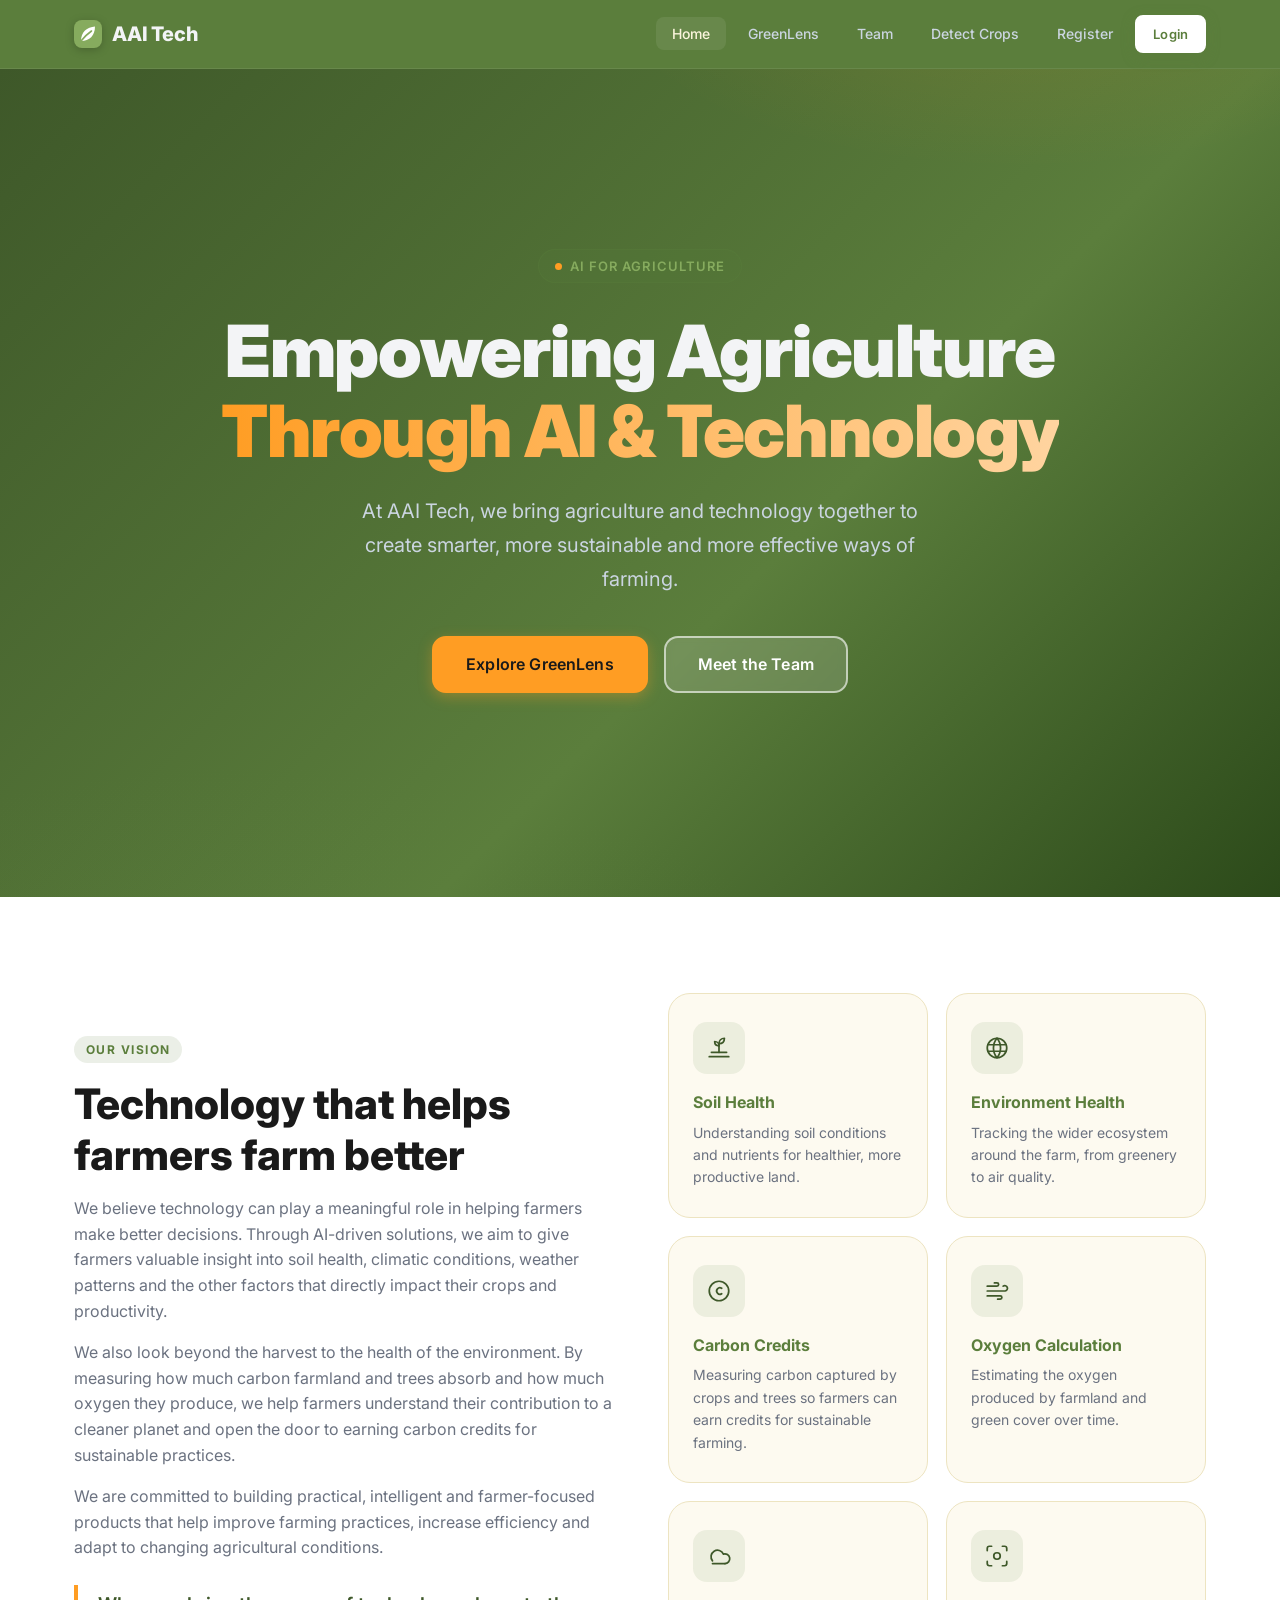
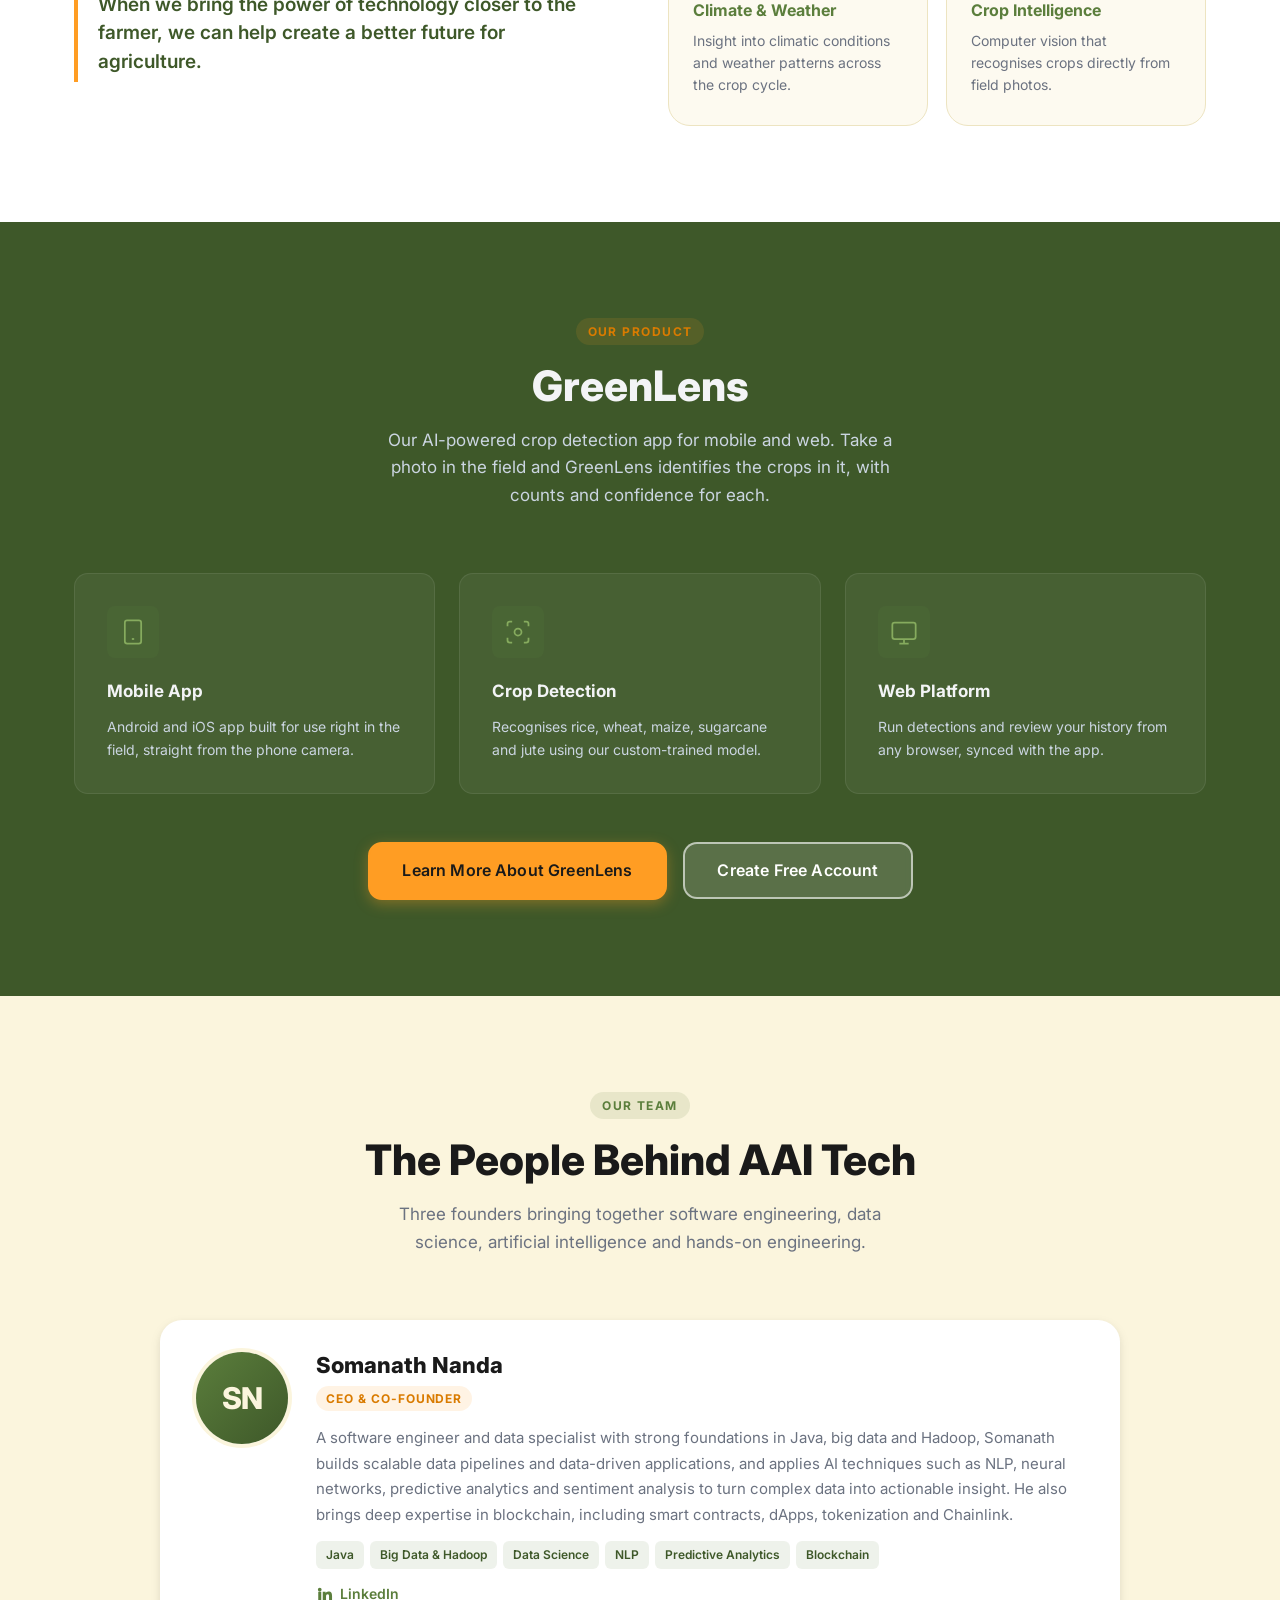
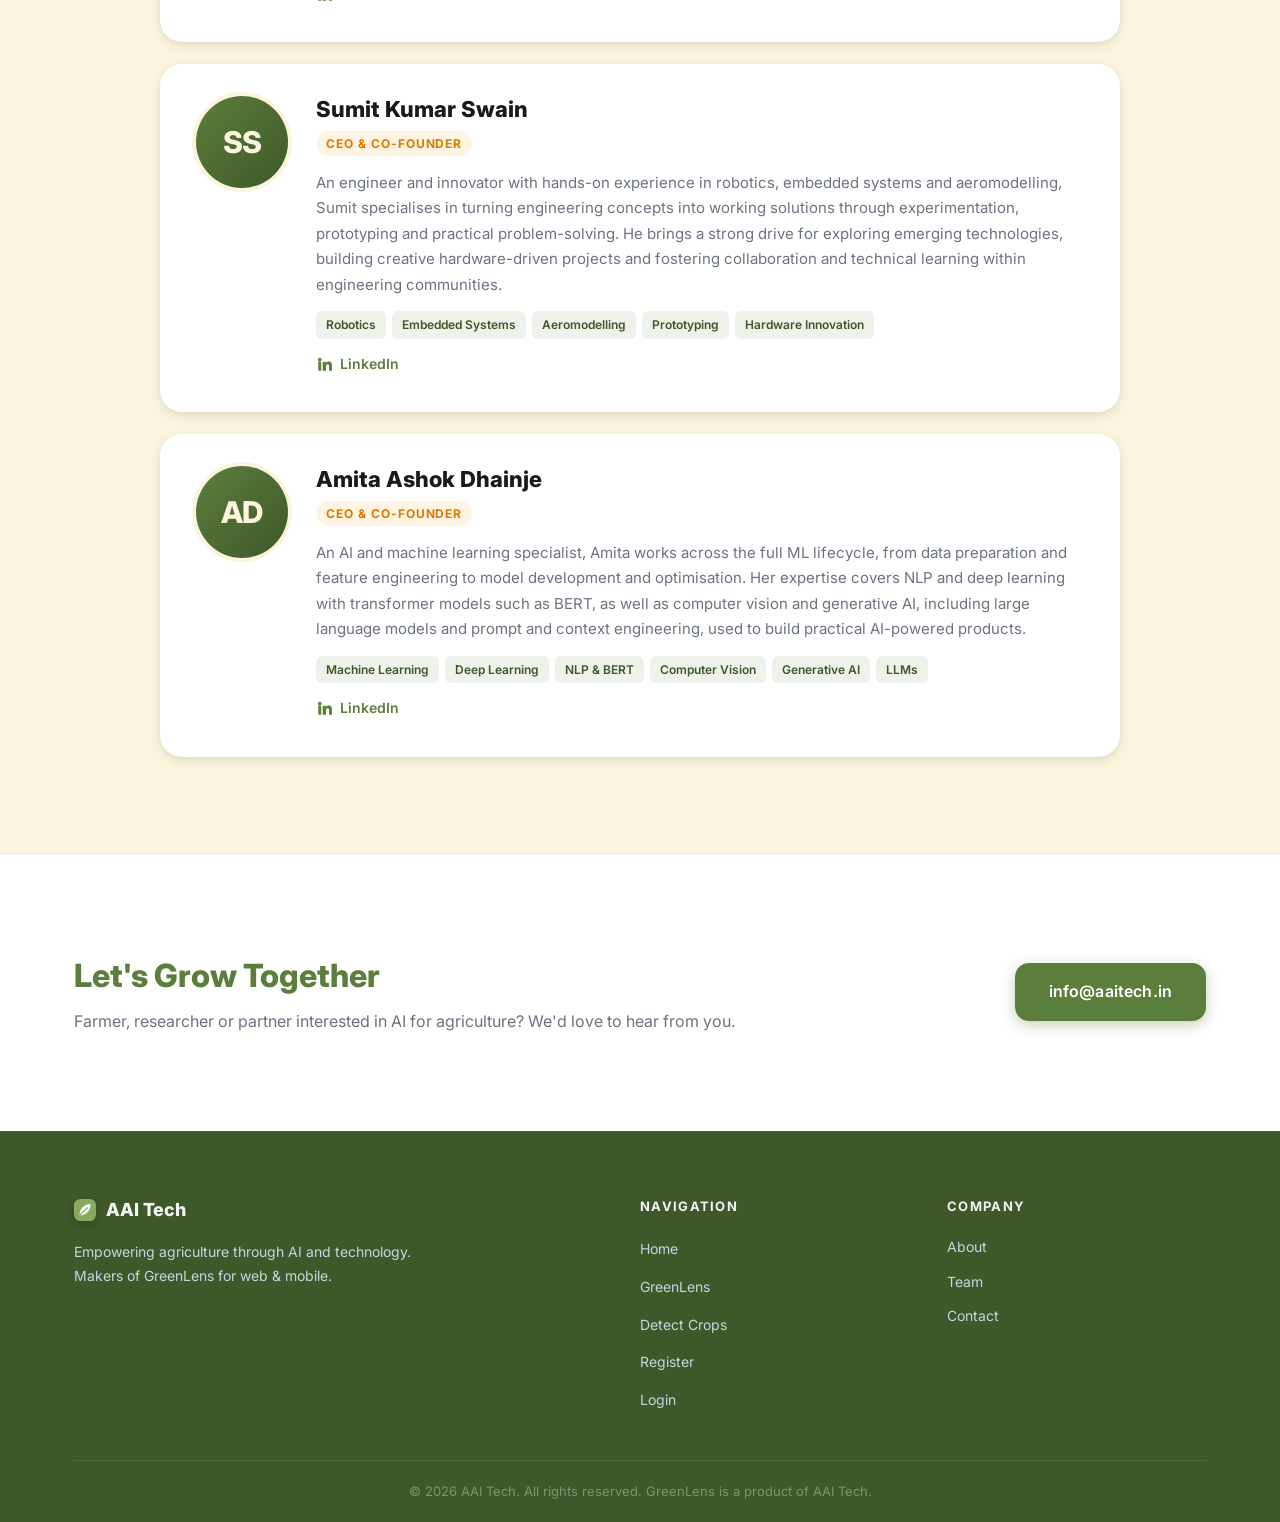
==== commit d6348a95: "Add soil health, environment health, carbon credits and oxygen calculation to AAI Tech vision Co-Aut" ====
--- a/index.html
+++ b/index.html
@@ -102,30 +102,41 @@
         <div>
             <span class="section-tag">Our Vision</span>
             <h2 class="section-title">Technology that helps farmers farm better</h2>
-            <p class="about-text">We believe technology can play a meaningful role in helping farmers make better decisions. Through AI-driven solutions, we aim to give farmers valuable insight into climatic conditions, soil health, weather patterns and the other factors that directly impact their crops and productivity.</p>
+            <p class="about-text">We believe technology can play a meaningful role in helping farmers make better decisions. Through AI-driven solutions, we aim to give farmers valuable insight into soil health, climatic conditions, weather patterns and the other factors that directly impact their crops and productivity.</p>
+            <p class="about-text">We also look beyond the harvest to the health of the environment. By measuring how much carbon farmland and trees absorb and how much oxygen they produce, we help farmers understand their contribution to a cleaner planet and open the door to earning carbon credits for sustainable practices.</p>
             <p class="about-text">We are committed to building practical, intelligent and farmer-focused products that help improve farming practices, increase efficiency and adapt to changing agricultural conditions.</p>
             <blockquote class="about-belief">When we bring the power of technology closer to the farmer, we can help create a better future for agriculture.</blockquote>
         </div>
         <div class="focus-grid">
+            <div class="focus-card">
+                <div class="step-icon"><svg width="26" height="26" fill="none" stroke="currentColor" stroke-width="1.6" stroke-linecap="round" stroke-linejoin="round" viewBox="0 0 24 24"><path d="M3 20h18"/><path d="M5 16h14"/><path d="M12 16V8"/><path d="M12 8c0-3 2-5 5-5 0 3-2 5-5 5z"/><path d="M12 10c0-2-1.5-4-4-4 0 2.5 1.5 4 4 4z"/></svg></div>
+                <h3>Soil Health</h3>
+                <p>Understanding soil conditions and nutrients for healthier, more productive land.</p>
+            </div>
+            <div class="focus-card">
+                <div class="step-icon"><svg width="26" height="26" fill="none" stroke="currentColor" stroke-width="1.6" stroke-linecap="round" stroke-linejoin="round" viewBox="0 0 24 24"><circle cx="12" cy="12" r="9"/><path d="M3.6 9h16.8M3.6 15h16.8"/><path d="M12 3a14 14 0 0 1 0 18M12 3a14 14 0 0 0 0 18"/></svg></div>
+                <h3>Environment Health</h3>
+                <p>Tracking the wider ecosystem around the farm, from greenery to air quality.</p>
+            </div>
+            <div class="focus-card">
+                <div class="step-icon"><svg width="26" height="26" fill="none" stroke="currentColor" stroke-width="1.6" stroke-linecap="round" stroke-linejoin="round" viewBox="0 0 24 24"><circle cx="12" cy="12" r="9"/><path d="M14.5 9.5a3 3 0 1 0 0 5"/></svg></div>
+                <h3>Carbon Credits</h3>
+                <p>Measuring carbon captured by crops and trees so farmers can earn credits for sustainable farming.</p>
+            </div>
+            <div class="focus-card">
+                <div class="step-icon"><svg width="26" height="26" fill="none" stroke="currentColor" stroke-width="1.6" stroke-linecap="round" stroke-linejoin="round" viewBox="0 0 24 24"><path d="M9.6 4.5H12a1.5 1.5 0 0 1 0 3H3"/><path d="M12.6 19.5H15a1.5 1.5 0 0 0 0-3H3"/><path d="M17.7 7.5A2.5 2.5 0 1 1 19.5 12H3"/></svg></div>
+                <h3>Oxygen Calculation</h3>
+                <p>Estimating the oxygen produced by farmland and green cover over time.</p>
+            </div>
             <div class="focus-card">
                 <div class="step-icon"><svg width="26" height="26" fill="none" stroke="currentColor" stroke-width="1.6" stroke-linecap="round" stroke-linejoin="round" viewBox="0 0 24 24"><path d="M17.5 19a4.5 4.5 0 1 0-1.4-8.8A6 6 0 1 0 6 16.5"/><path d="M6 19h11.5"/></svg></div>
                 <h3>Climate &amp; Weather</h3>
                 <p>Insight into climatic conditions and weather patterns across the crop cycle.</p>
             </div>
             <div class="focus-card">
-                <div class="step-icon"><svg width="26" height="26" fill="none" stroke="currentColor" stroke-width="1.6" stroke-linecap="round" stroke-linejoin="round" viewBox="0 0 24 24"><path d="M3 20h18"/><path d="M5 16h14"/><path d="M12 16V8"/><path d="M12 8c0-3 2-5 5-5 0 3-2 5-5 5z"/><path d="M12 10c0-2-1.5-4-4-4 0 2.5 1.5 4 4 4z"/></svg></div>
-                <h3>Soil Health</h3>
-                <p>Understanding soil conditions for healthier, more productive land.</p>
-            </div>
-            <div class="focus-card">
                 <div class="step-icon"><svg width="26" height="26" fill="none" stroke="currentColor" stroke-width="1.6" stroke-linecap="round" stroke-linejoin="round" viewBox="0 0 24 24"><circle cx="12" cy="12" r="3"/><path d="M3 7V5a2 2 0 0 1 2-2h2M17 3h2a2 2 0 0 1 2 2v2M21 17v2a2 2 0 0 1-2 2h-2M7 21H5a2 2 0 0 1-2-2v-2"/></svg></div>
                 <h3>Crop Intelligence</h3>
                 <p>Computer vision that recognises crops directly from field photos.</p>
-            </div>
-            <div class="focus-card">
-                <div class="step-icon"><svg width="26" height="26" fill="none" stroke="currentColor" stroke-width="1.6" stroke-linecap="round" stroke-linejoin="round" viewBox="0 0 24 24"><path d="M3 3v18h18"/><path d="M7 15l4-4 3 3 5-6"/></svg></div>
-                <h3>Informed Decisions</h3>
-                <p>Turning data into practical guidance farmers can act on.</p>
             </div>
         </div>
     </div>
@@ -287,5 +298,12 @@
 
     <script src="static/js/app.js"></script>
     
+<script>
+if (/^(localhost|127\.0\.0\.1|\[::1\])$/.test(location.hostname)) {
+    document.querySelectorAll('a[href^="https://agri-intelli-system-production.up.railway.app"]').forEach(function (a) {
+        a.href = "http://127.0.0.1:8000" + a.getAttribute("href").slice(53);
+    });
+}
+</script>
 </body>
 </html>
